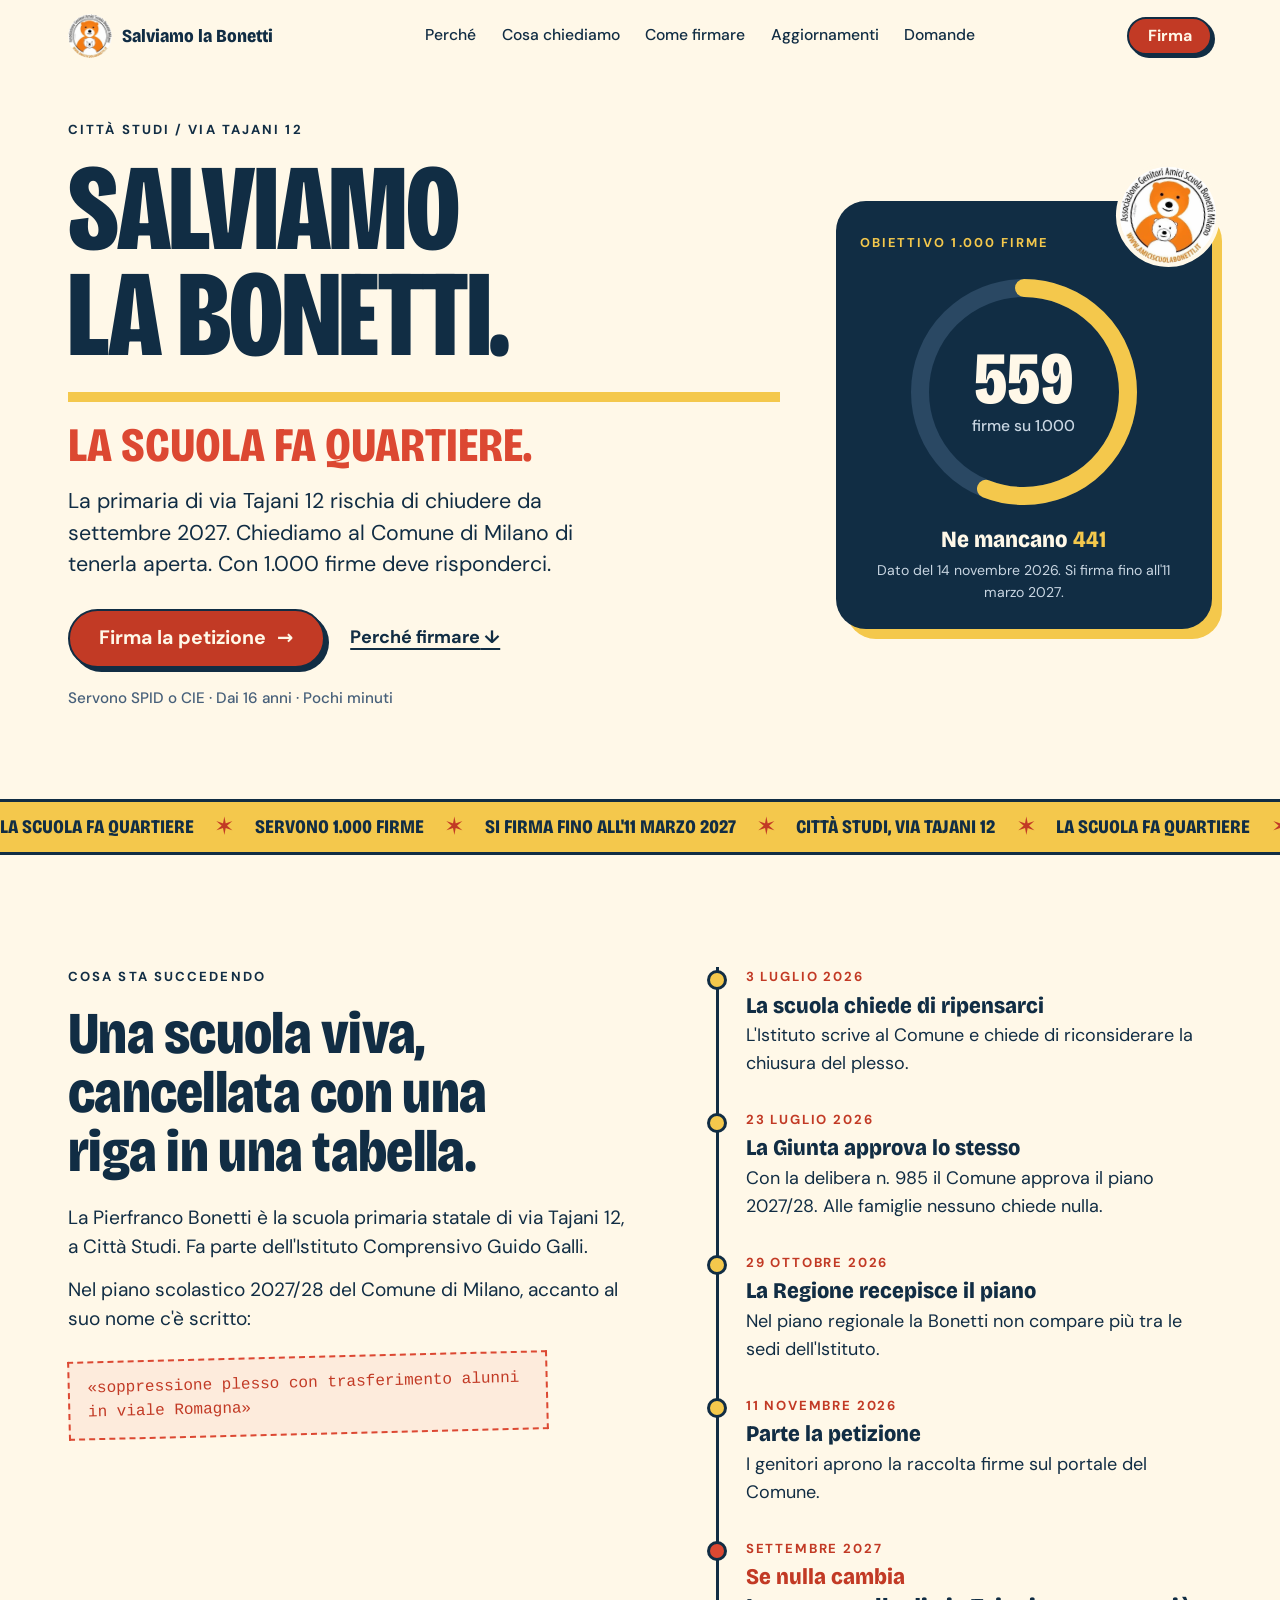
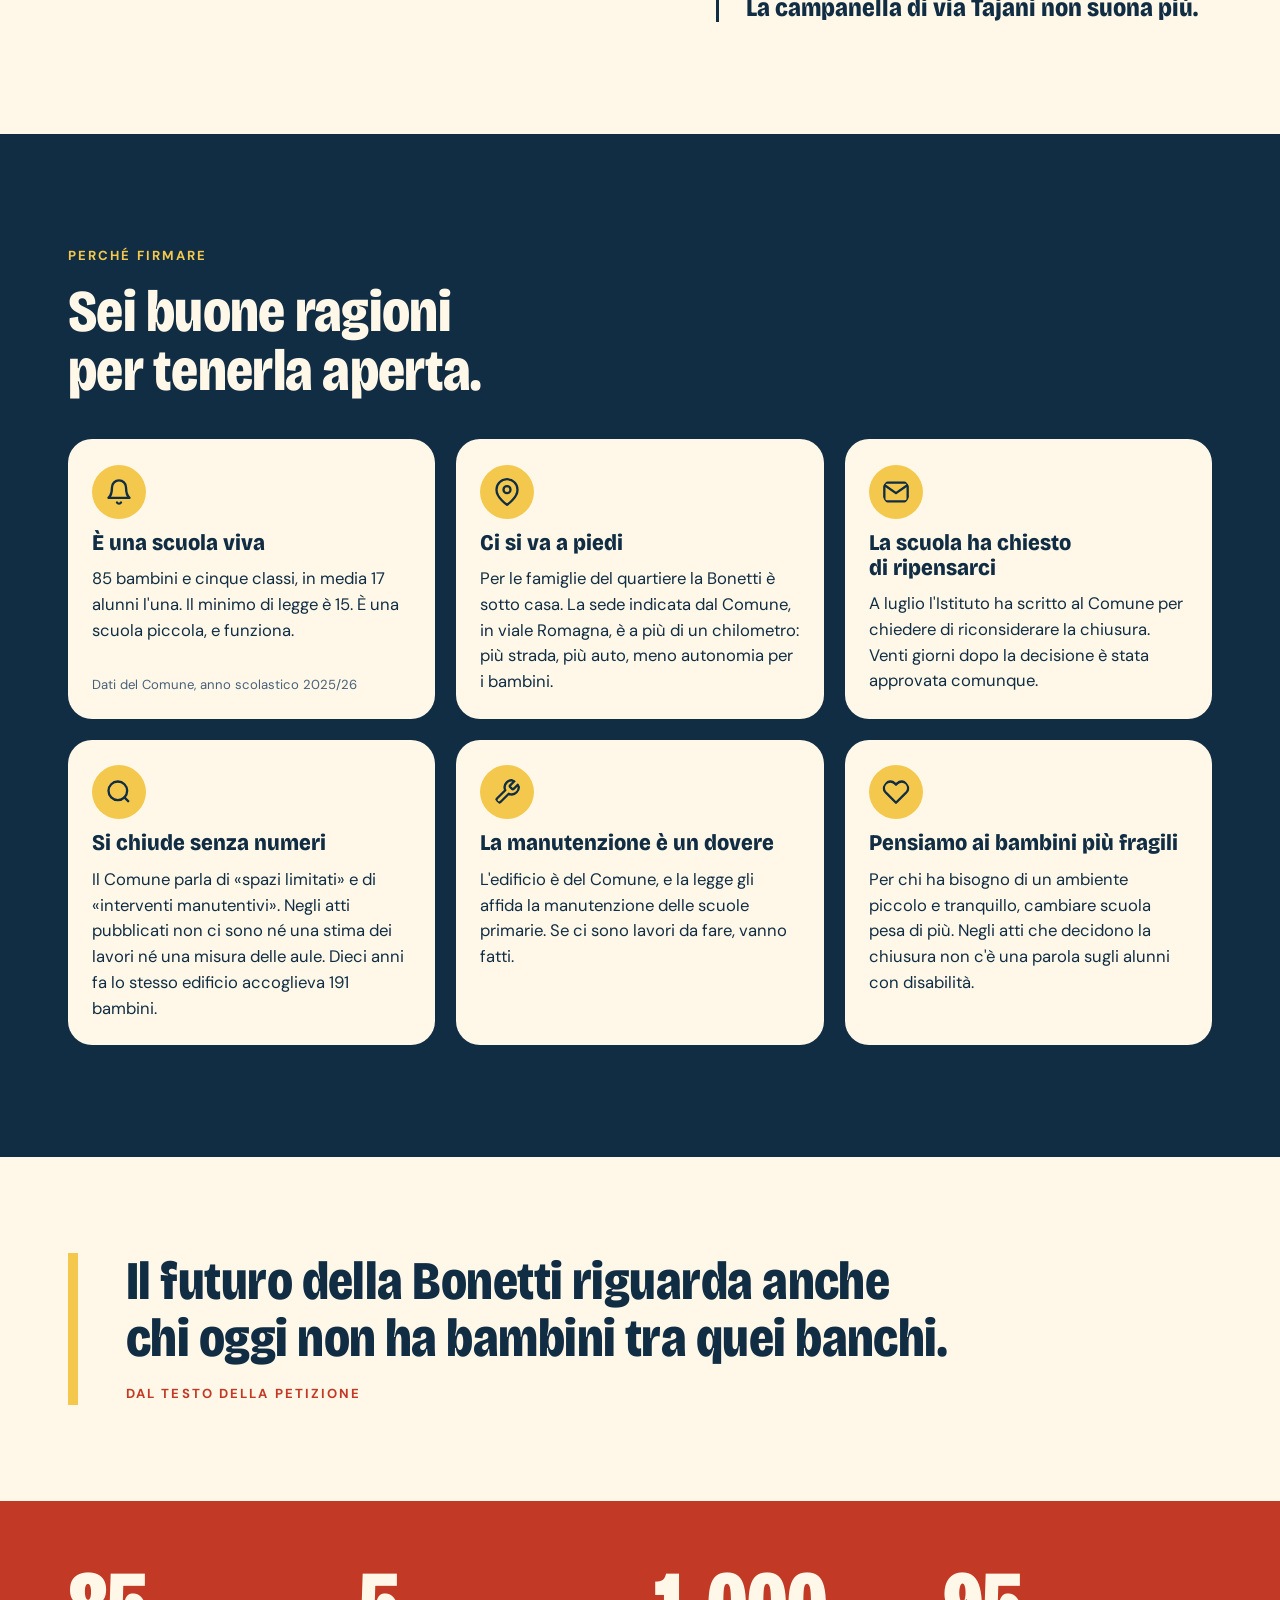
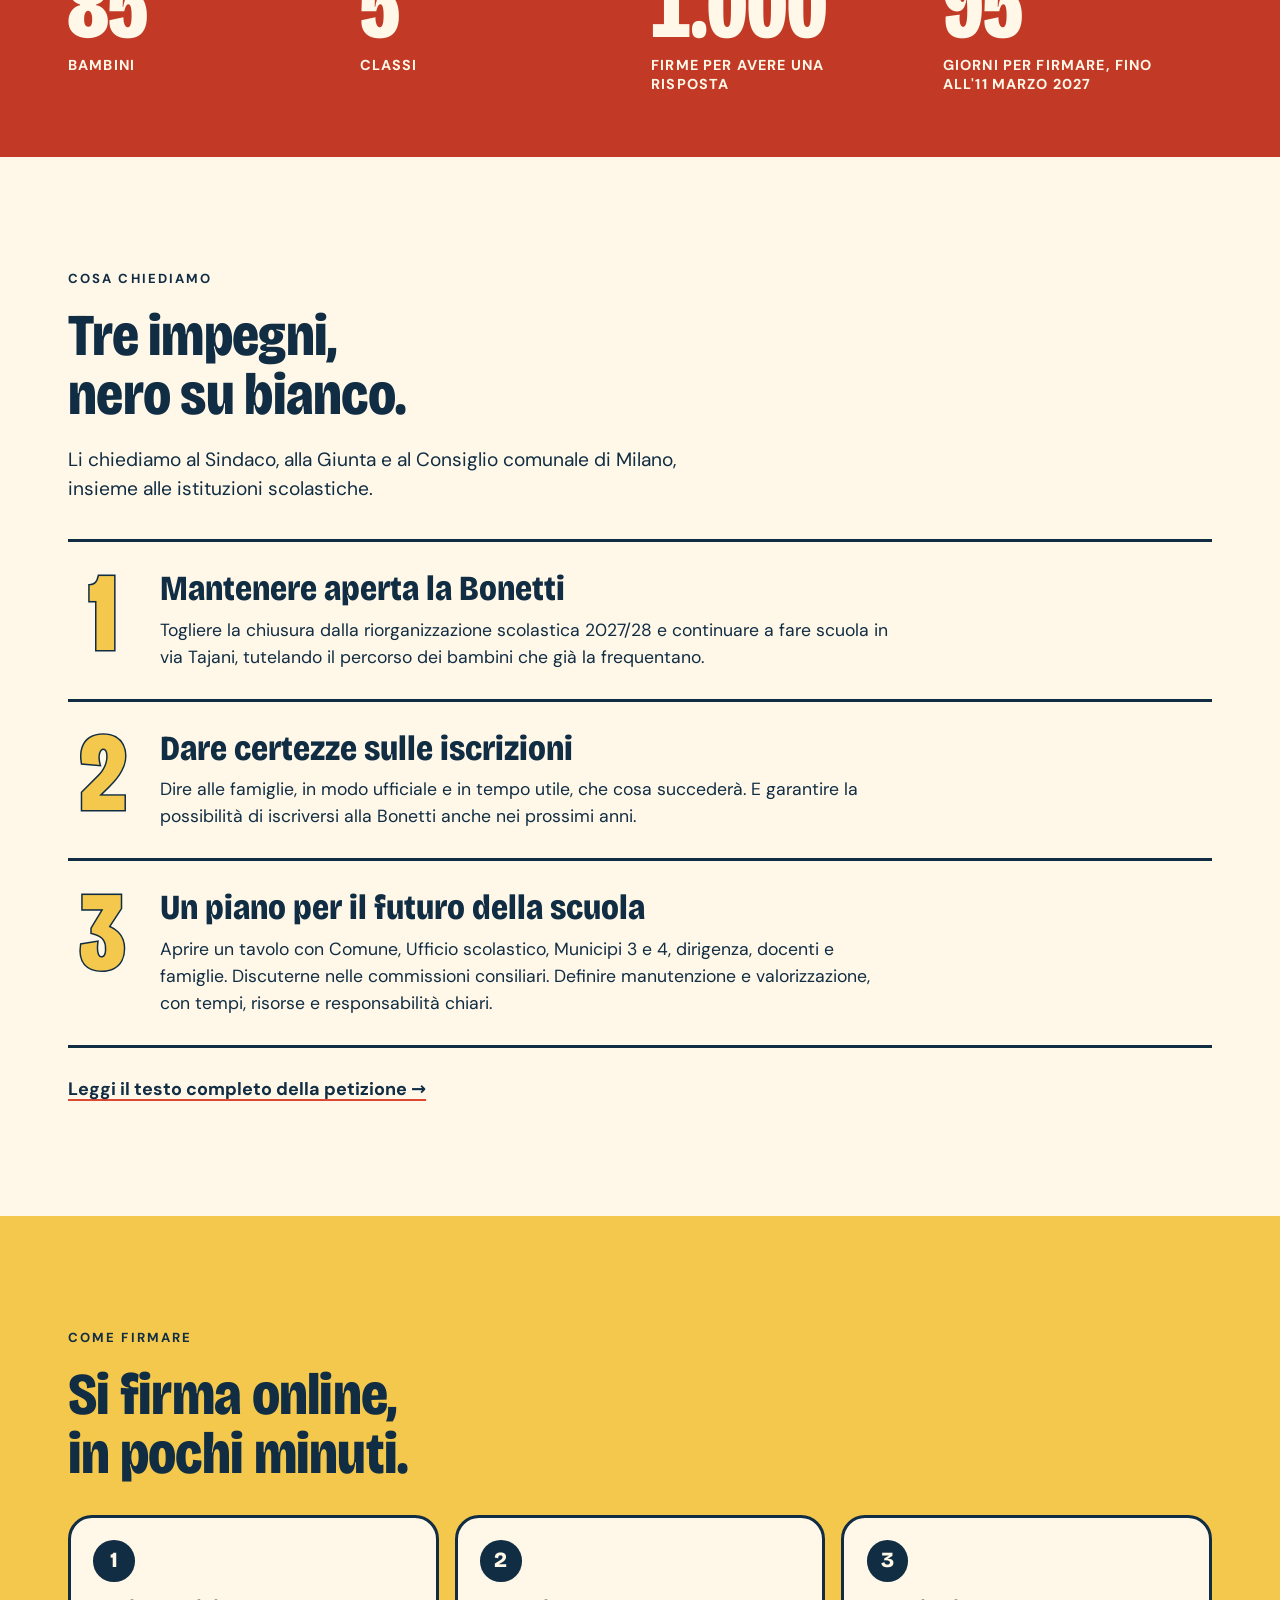
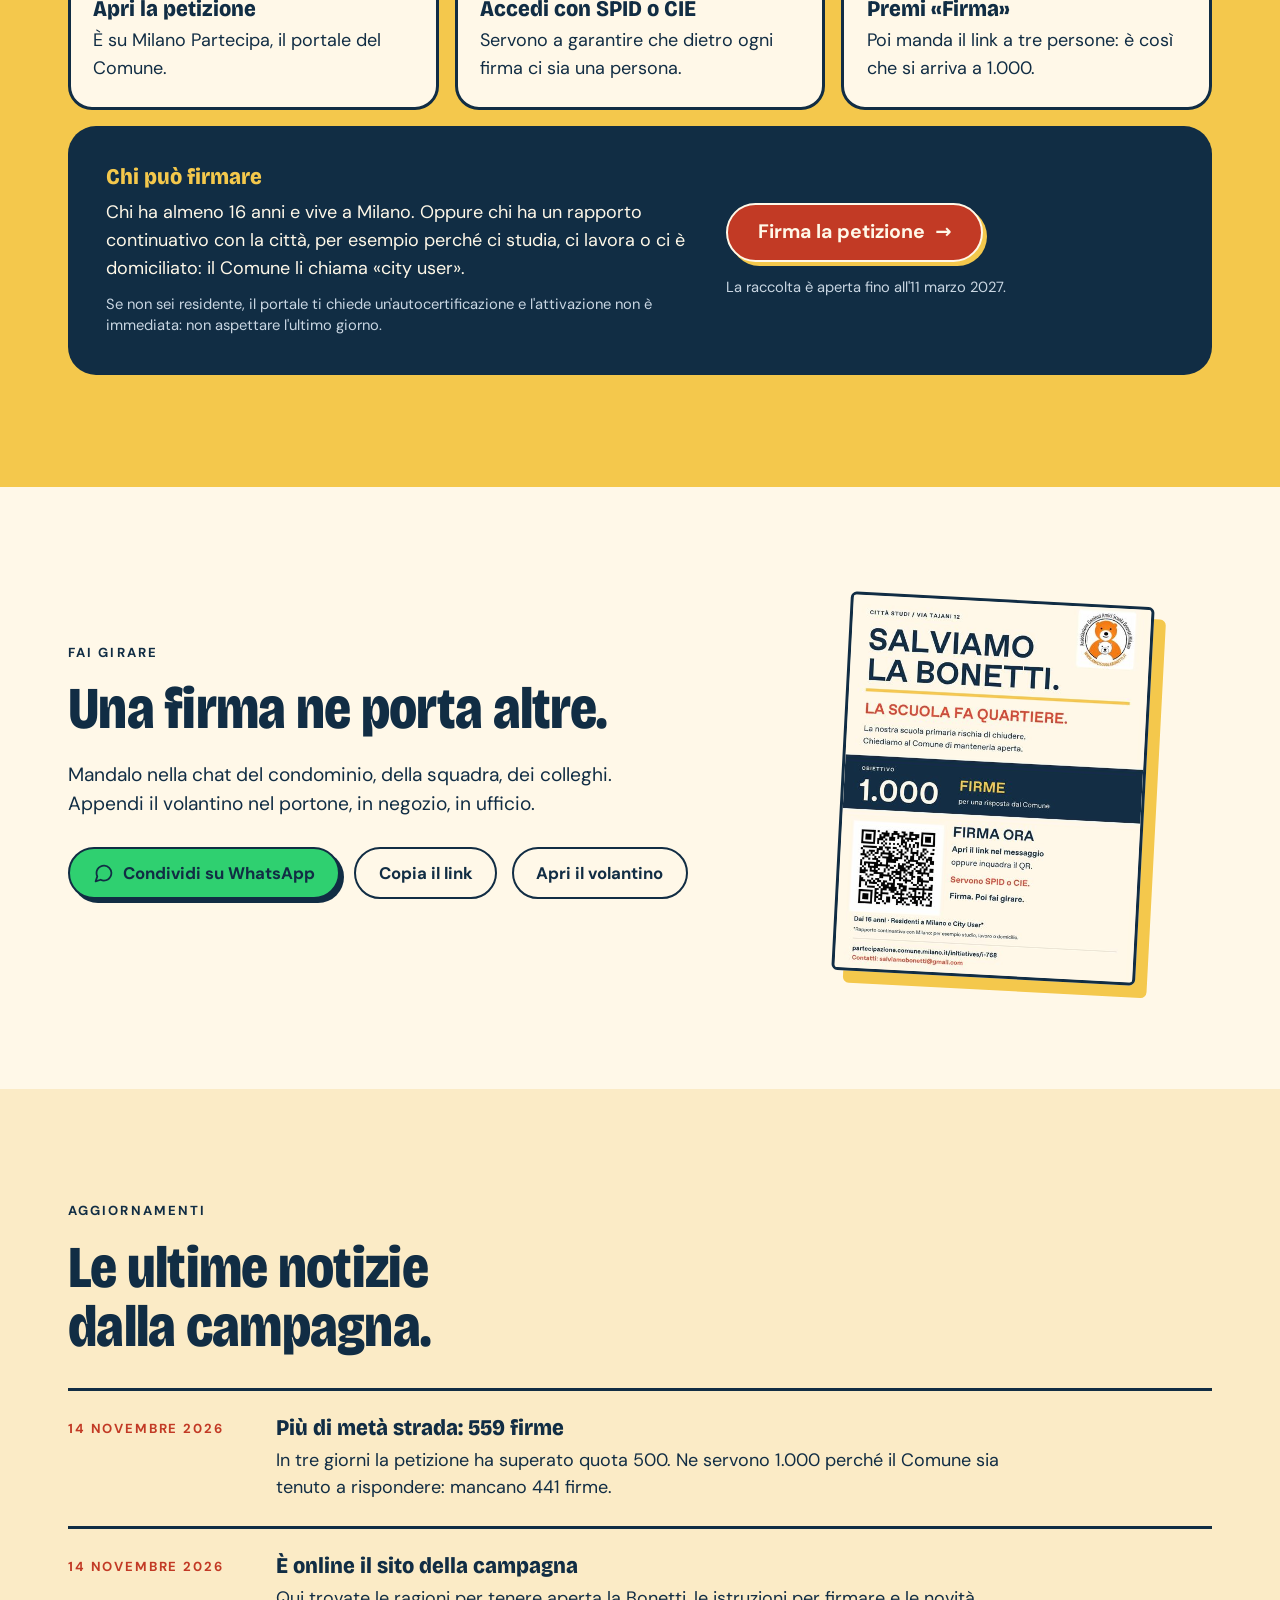
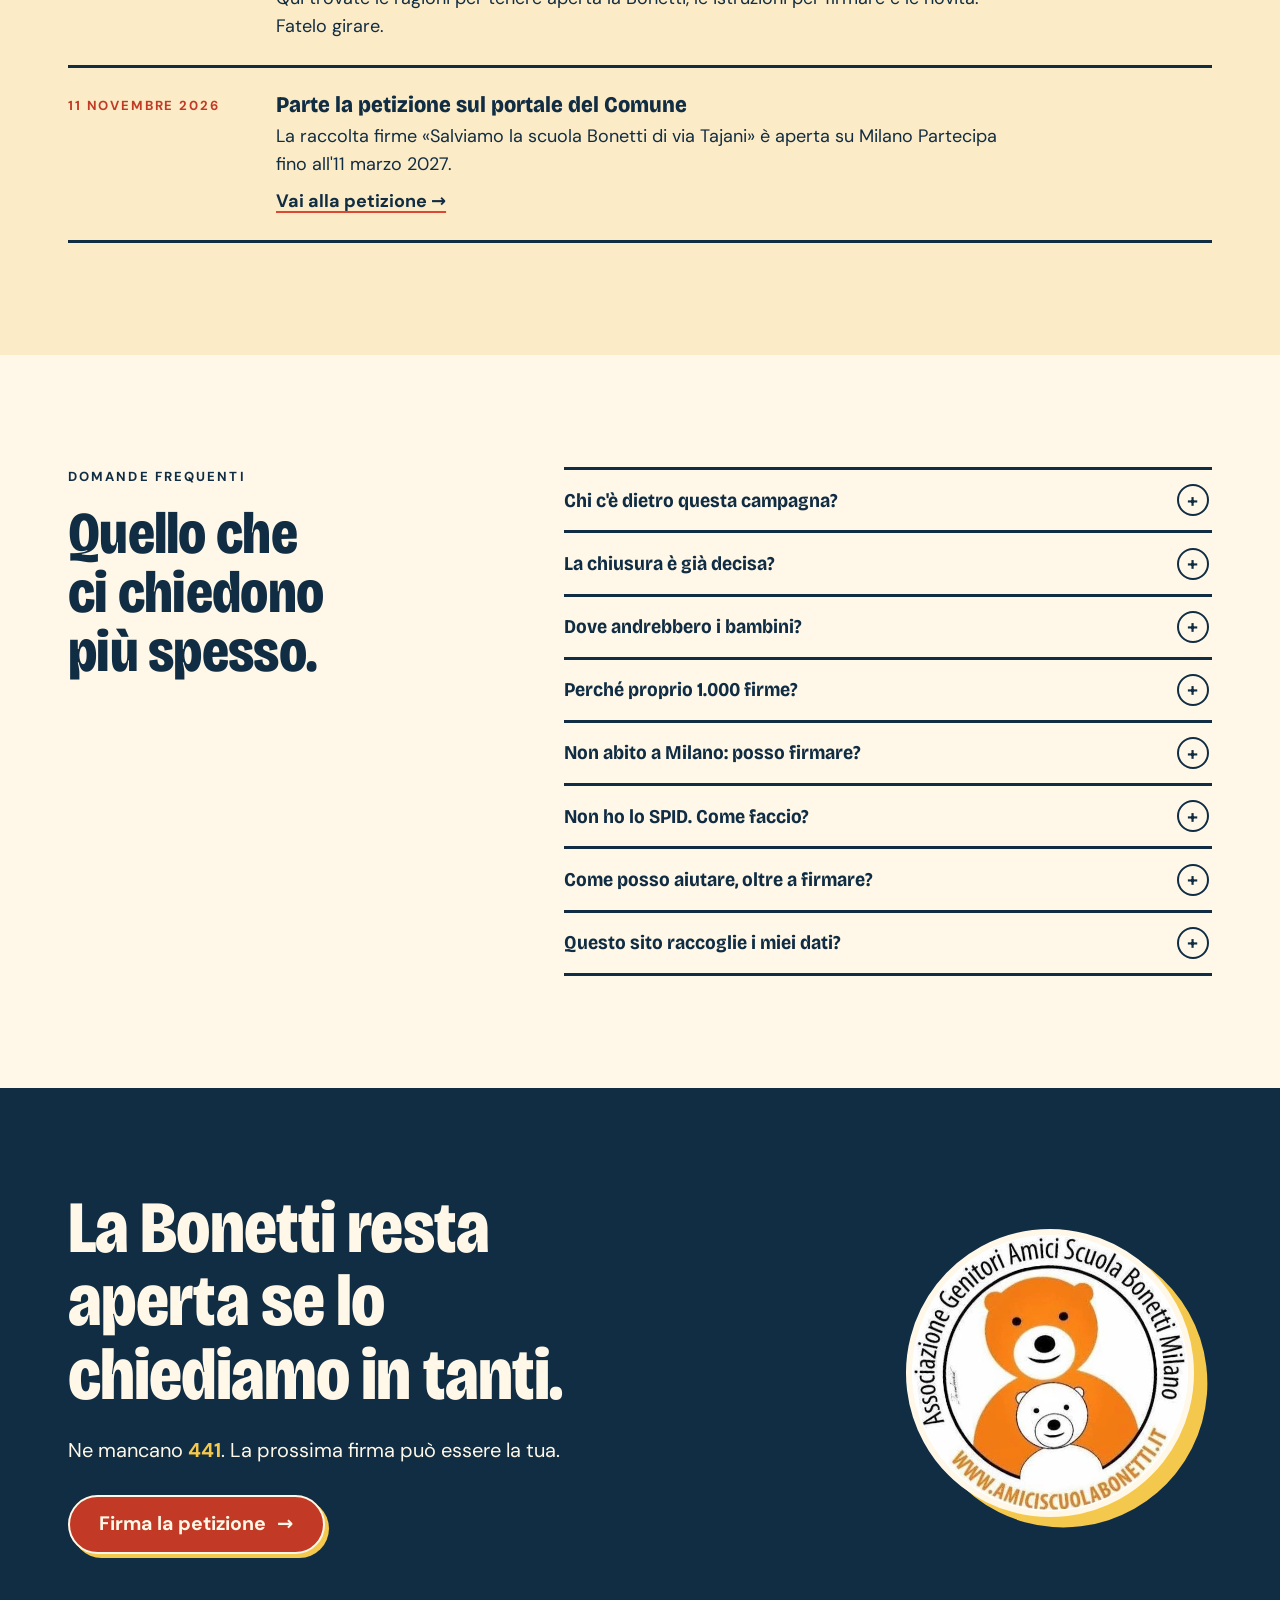
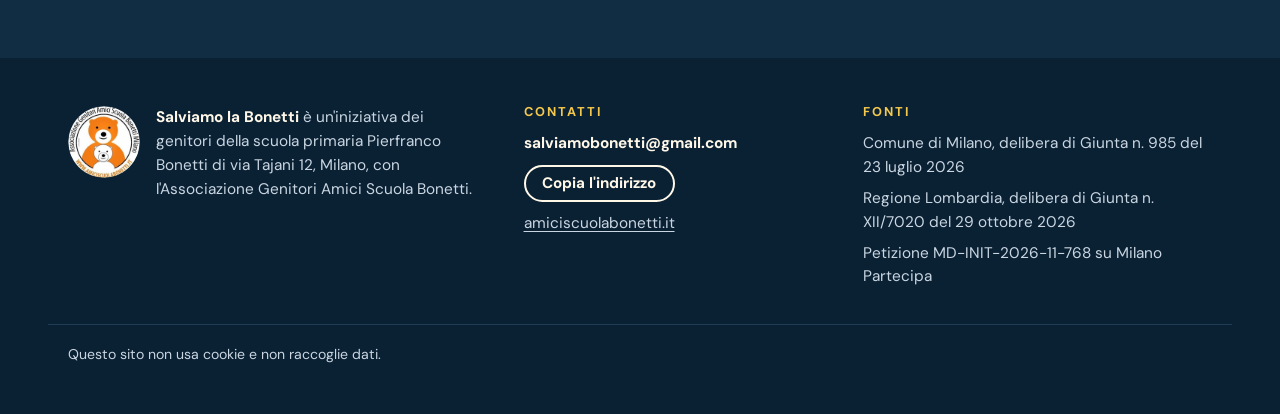
==== salviamobonetti/index.html @ 999abd00 "Aggiunge il sito della campagna Salviamo la Bonetti Pagina unica, senza dipendenze esterne, per la p" ====
<!doctype html>
<html lang="it">
<head>
<meta charset="utf-8">
<meta name="viewport" content="width=device-width, initial-scale=1, viewport-fit=cover">
<title>Salviamo la Bonetti</title>
<meta name="description" content="La scuola primaria Bonetti di via Tajani 12, a Città Studi, rischia di chiudere da settembre 2027. Firma la petizione al Comune di Milano: servono 1.000 firme.">
<meta name="theme-color" content="#112D44">
<link rel="canonical" href="https://cimmarrus89-hub.github.io/TESTADDIZIONALI/salviamobonetti/">
<meta property="og:type" content="website">
<meta property="og:locale" content="it_IT">
<meta property="og:site_name" content="Salviamo la Bonetti">
<meta property="og:title" content="Salviamo la Bonetti. La scuola fa quartiere.">
<meta property="og:description" content="La primaria di via Tajani 12 rischia di chiudere da settembre 2027. Servono 1.000 firme perché il Comune di Milano risponda. Firma anche tu.">
<meta property="og:url" content="https://cimmarrus89-hub.github.io/TESTADDIZIONALI/salviamobonetti/">
<meta property="og:image" content="https://cimmarrus89-hub.github.io/TESTADDIZIONALI/salviamobonetti/assets/img/og.jpg">
<meta property="og:image:width" content="1200">
<meta property="og:image:height" content="630">
<meta name="twitter:card" content="summary_large_image">
<link rel="icon" href="assets/img/favicon.png" type="image/png">
<link rel="apple-touch-icon" href="assets/img/apple-touch-icon.png">
<link rel="preload" href="assets/fonts/bricolage-grotesque-latin.woff2" as="font" type="font/woff2" crossorigin>
<link rel="preload" href="assets/fonts/dm-sans-latin.woff2" as="font" type="font/woff2" crossorigin>
<link rel="stylesheet" href="assets/css/style.css">
</head>

<body>

<!--
  CONTATORE DELLE FIRME
  Per aggiornarlo basta cambiare data-firme e data-aggiornato qui sotto:
  il resto della pagina si aggiorna da solo.
-->
<div id="campagna" hidden
     data-firme="559" data-obiettivo="1000" data-aggiornato="14 novembre 2026"
     data-scadenza="2027-03-11"
     data-sito="https://cimmarrus89-hub.github.io/TESTADDIZIONALI/salviamobonetti/"></div>

<a class="skip" href="#contenuto">Vai al contenuto</a>

<header class="top">
  <div class="wrap top__in">
    <a class="brand" href="#inizio" aria-label="Salviamo la Bonetti, inizio pagina">
      <img src="assets/img/logo-192.png" width="44" height="44" alt="">
      <span>Salviamo la Bonetti</span>
    </a>
    <nav class="top__nav" aria-label="Sezioni">
      <a href="#perche">Perché</a>
      <a href="#richieste">Cosa chiediamo</a>
      <a href="#firma">Come firmare</a>
      <a href="#aggiornamenti">Aggiornamenti</a>
      <a href="#domande">Domande</a>
    </nav>
    <a class="btn btn--small" href="https://partecipazione.comune.milano.it/initiatives/i-768" target="_blank" rel="noopener">Firma</a>
  </div>
</header>

<main id="contenuto">

<!-- ============ APERTURA ============ -->
<section class="hero" id="inizio">
  <div class="wrap hero__grid">
    <div class="hero__text">
      <p class="eyebrow">Città Studi / Via Tajani 12</p>
      <h1>Salviamo<br>la Bonetti.</h1>
      <div class="rule" aria-hidden="true"></div>
      <p class="hero__claim">La scuola fa quartiere.</p>
      <p class="hero__lead">La primaria di via Tajani 12 rischia di chiudere da settembre 2027. Chiediamo al Comune di Milano di tenerla aperta. Con 1.000 firme deve risponderci.</p>
      <div class="hero__cta">
        <a class="btn btn--big" href="https://partecipazione.comune.milano.it/initiatives/i-768" target="_blank" rel="noopener">Firma la petizione <span aria-hidden="true">→</span></a>
        <a class="link-down" href="#perche">Perché firmare</a>
      </div>
      <p class="hero__note">Servono SPID o CIE · Dai 16 anni · Pochi minuti</p>
    </div>

    <aside class="meter" aria-label="Andamento della raccolta firme">
      <img class="meter__bear" src="assets/img/logo.webp" width="150" height="150" alt="Logo dell'Associazione Genitori Amici Scuola Bonetti: un orso arancione con il suo cucciolo">
      <p class="meter__eyebrow">Obiettivo 1.000 firme</p>
      <div class="ring">
        <svg viewBox="0 0 240 240" role="img" aria-labelledby="ring-t">
          <title id="ring-t">559 firme raccolte su 1.000</title>
          <circle class="ring__track" cx="120" cy="120" r="104"/>
          <circle class="ring__bar" cx="120" cy="120" r="104" stroke-dasharray="653.45" stroke-dashoffset="288.17" transform="rotate(-90 120 120)"/>
        </svg>
        <div class="ring__num">
          <strong class="js-firme">559</strong>
          <span>firme su <span class="js-obiettivo">1.000</span></span>
        </div>
      </div>
      <p class="meter__left">Ne mancano <strong class="js-mancano">441</strong></p>
      <p class="meter__date">Dato del <span class="js-aggiornato">14 novembre 2026</span>. Si firma fino all'11 marzo 2027.</p>
    </aside>
  </div>
</section>

<div class="ticker" aria-hidden="true">
  <div class="ticker__track">
    <span>La scuola fa quartiere</span><i>✶</i><span>Servono 1.000 firme</span><i>✶</i><span>Si firma fino all'11 marzo 2027</span><i>✶</i><span>Città Studi, via Tajani 12</span><i>✶</i>
    <span>La scuola fa quartiere</span><i>✶</i><span>Servono 1.000 firme</span><i>✶</i><span>Si firma fino all'11 marzo 2027</span><i>✶</i><span>Città Studi, via Tajani 12</span><i>✶</i>
  </div>
</div>

<!-- ============ COSA STA SUCCEDENDO ============ -->
<section class="band" id="cosa-succede">
  <div class="wrap split">
    <div class="split__head">
      <p class="eyebrow">Cosa sta succedendo</p>
      <h2>Una scuola viva, cancellata con una riga in una tabella.</h2>
      <p class="lead">La Pierfranco Bonetti è la scuola primaria statale di via Tajani 12, a Città Studi. Fa parte dell'Istituto Comprensivo Guido Galli.</p>
      <p class="lead">Nel piano scolastico 2027/28 del Comune di Milano, accanto al suo nome c'è scritto:</p>
      <blockquote class="stamp">«soppressione plesso con trasferimento alunni in viale Romagna»</blockquote>
    </div>

    <ol class="timeline">
      <li>
        <time datetime="2026-07-03">3 luglio 2026</time>
        <h3>La scuola chiede di ripensarci</h3>
        <p>L'Istituto scrive al Comune e chiede di riconsiderare la chiusura del plesso.</p>
      </li>
      <li>
        <time datetime="2026-07-23">23 luglio 2026</time>
        <h3>La Giunta approva lo stesso</h3>
        <p>Con la delibera n. 985 il Comune approva il piano 2027/28. Alle famiglie nessuno chiede nulla.</p>
      </li>
      <li>
        <time datetime="2026-10-29">29 ottobre 2026</time>
        <h3>La Regione recepisce il piano</h3>
        <p>Nel piano regionale la Bonetti non compare più tra le sedi dell'Istituto.</p>
      </li>
      <li>
        <time datetime="2026-11-11">11 novembre 2026</time>
        <h3>Parte la petizione</h3>
        <p>I genitori aprono la raccolta firme sul portale del Comune.</p>
      </li>
      <li class="timeline__end">
        <time datetime="2027-09">Settembre 2027</time>
        <h3>Se nulla cambia</h3>
        <p>La campanella di via Tajani non suona più.</p>
      </li>
    </ol>
  </div>
</section>

<!-- ============ PERCHÉ ============ -->
<section class="band band--navy" id="perche">
  <div class="wrap">
    <p class="eyebrow">Perché firmare</p>
    <h2>Sei buone ragioni per tenerla aperta.</h2>

    <ul class="reasons">
      <li>
        <svg class="ico" viewBox="0 0 24 24" aria-hidden="true"><path d="M18 8A6 6 0 0 0 6 8c0 7-3 9-3 9h18s-3-2-3-9"/><path d="M13.73 21a2 2 0 0 1-3.46 0"/></svg>
        <h3>È una scuola viva</h3>
        <p>85 bambini e cinque classi, in media 17 alunni l'una. Il minimo di legge è 15. È una scuola piccola, e funziona.</p>
        <small>Dati del Comune, anno scolastico 2025/26</small>
      </li>
      <li>
        <svg class="ico" viewBox="0 0 24 24" aria-hidden="true"><path d="M21 10c0 7-9 13-9 13s-9-6-9-13a9 9 0 0 1 18 0z"/><circle cx="12" cy="10" r="3"/></svg>
        <h3>Ci si va a piedi</h3>
        <p>Per le famiglie del quartiere la Bonetti è sotto casa. La sede indicata dal Comune, in viale Romagna, è a più di un chilometro: più strada, più auto, meno autonomia per i bambini.</p>
      </li>
      <li>
        <svg class="ico" viewBox="0 0 24 24" aria-hidden="true"><path d="M4 4h16c1.1 0 2 .9 2 2v12c0 1.1-.9 2-2 2H4c-1.1 0-2-.9-2-2V6c0-1.1.9-2 2-2z"/><polyline points="22,6 12,13 2,6"/></svg>
        <h3>La scuola ha chiesto di ripensarci</h3>
        <p>A luglio l'Istituto ha scritto al Comune per chiedere di riconsiderare la chiusura. Venti giorni dopo la decisione è stata approvata comunque.</p>
      </li>
      <li>
        <svg class="ico" viewBox="0 0 24 24" aria-hidden="true"><circle cx="11" cy="11" r="8"/><line x1="21" y1="21" x2="16.65" y2="16.65"/></svg>
        <h3>Si chiude senza numeri</h3>
        <p>Il Comune parla di «spazi limitati» e di «interventi manutentivi». Negli atti pubblicati non ci sono né una stima dei lavori né una misura delle aule. Dieci anni fa lo stesso edificio accoglieva 191 bambini.</p>
      </li>
      <li>
        <svg class="ico" viewBox="0 0 24 24" aria-hidden="true"><path d="M14.7 6.3a1 1 0 0 0 0 1.4l1.6 1.6a1 1 0 0 0 1.4 0l3.77-3.77a6 6 0 0 1-7.94 7.94l-6.91 6.91a2.12 2.12 0 0 1-3-3l6.91-6.91a6 6 0 0 1 7.94-7.94l-3.76 3.76z"/></svg>
        <h3>La manutenzione è un dovere</h3>
        <p>L'edificio è del Comune, e la legge gli affida la manutenzione delle scuole primarie. Se ci sono lavori da fare, vanno fatti.</p>
      </li>
      <li>
        <svg class="ico" viewBox="0 0 24 24" aria-hidden="true"><path d="M20.84 4.61a5.5 5.5 0 0 0-7.78 0L12 5.67l-1.06-1.06a5.5 5.5 0 0 0-7.78 7.78l1.06 1.06L12 21.23l7.78-7.78 1.06-1.06a5.5 5.5 0 0 0 0-7.78z"/></svg>
        <h3>Pensiamo ai bambini più fragili</h3>
        <p>Per chi ha bisogno di un ambiente piccolo e tranquillo, cambiare scuola pesa di più. Negli atti che decidono la chiusura non c'è una parola sugli alunni con disabilità.</p>
      </li>
    </ul>
  </div>
</section>

<section class="quote">
  <div class="wrap">
    <blockquote>
      <p>Il futuro della Bonetti riguarda anche chi oggi non ha bambini tra quei banchi.</p>
      <footer>Dal testo della petizione</footer>
    </blockquote>
  </div>
</section>

<section class="figures" aria-label="La campagna in numeri">
  <div class="wrap figures__grid">
    <div><strong>85</strong><span>bambini</span></div>
    <div><strong>5</strong><span>classi</span></div>
    <div><strong>1.000</strong><span>firme per avere una risposta</span></div>
    <div><strong class="js-giorni">11.03</strong><span class="js-giorni-testo">ultimo giorno per firmare, nel 2027</span></div>
  </div>
</section>

<!-- ============ COSA CHIEDIAMO ============ -->
<section class="band" id="richieste">
  <div class="wrap">
    <p class="eyebrow">Cosa chiediamo</p>
    <h2>Tre impegni, nero su bianco.</h2>
    <p class="lead lead--narrow">Li chiediamo al Sindaco, alla Giunta e al Consiglio comunale di Milano, insieme alle istituzioni scolastiche.</p>

    <ol class="asks">
      <li>
        <span class="asks__n" aria-hidden="true">1</span>
        <div>
          <h3>Mantenere aperta la Bonetti</h3>
          <p>Togliere la chiusura dalla riorganizzazione scolastica 2027/28 e continuare a fare scuola in via Tajani, tutelando il percorso dei bambini che già la frequentano.</p>
        </div>
      </li>
      <li>
        <span class="asks__n" aria-hidden="true">2</span>
        <div>
          <h3>Dare certezze sulle iscrizioni</h3>
          <p>Dire alle famiglie, in modo ufficiale e in tempo utile, che cosa succederà. E garantire la possibilità di iscriversi alla Bonetti anche nei prossimi anni.</p>
        </div>
      </li>
      <li>
        <span class="asks__n" aria-hidden="true">3</span>
        <div>
          <h3>Un piano per il futuro della scuola</h3>
          <p>Aprire un tavolo con Comune, Ufficio scolastico, Municipi 3 e 4, dirigenza, docenti e famiglie. Discuterne nelle commissioni consiliari. Definire manutenzione e valorizzazione, con tempi, risorse e responsabilità chiari.</p>
        </div>
      </li>
    </ol>
    <p><a class="textlink" href="https://partecipazione.comune.milano.it/initiatives/i-768" target="_blank" rel="noopener">Leggi il testo completo della petizione →</a></p>
  </div>
</section>

<!-- ============ COME FIRMARE ============ -->
<section class="band band--yellow" id="firma">
  <div class="wrap">
    <p class="eyebrow">Come firmare</p>
    <h2>Si firma online, in pochi minuti.</h2>

    <ol class="steps">
      <li>
        <h3>Apri la petizione</h3>
        <p>È su Milano Partecipa, il portale del Comune.</p>
      </li>
      <li>
        <h3>Accedi con SPID o CIE</h3>
        <p>Servono a garantire che dietro ogni firma ci sia una persona.</p>
      </li>
      <li>
        <h3>Premi «Firma»</h3>
        <p>Poi manda il link a tre persone: è così che si arriva a 1.000.</p>
      </li>
    </ol>

    <div class="signbox">
      <div>
        <h3>Chi può firmare</h3>
        <p>Chi ha almeno 16 anni e vive a Milano. Oppure chi ha un rapporto continuativo con la città, per esempio perché ci studia, ci lavora o ci è domiciliato: il Comune li chiama «city user».</p>
        <p class="fine">Se non sei residente, il portale ti chiede un'autocertificazione e l'attivazione non è immediata: non aspettare l'ultimo giorno.</p>
      </div>
      <div class="signbox__cta">
        <a class="btn btn--big" href="https://partecipazione.comune.milano.it/initiatives/i-768" target="_blank" rel="noopener">Firma la petizione <span aria-hidden="true">→</span></a>
        <p class="fine">La raccolta è aperta fino all'11 marzo 2027.</p>
      </div>
    </div>
  </div>
</section>

<!-- ============ FAI GIRARE ============ -->
<section class="band" id="condividi">
  <div class="wrap share">
    <div>
      <p class="eyebrow">Fai girare</p>
      <h2>Una firma ne porta altre.</h2>
      <p class="lead">Mandalo nella chat del condominio, della squadra, dei colleghi. Appendi il volantino nel portone, in negozio, in ufficio.</p>
      <div class="share__btns">
        <a class="btn btn--wa js-whatsapp" href="https://wa.me/?text=Salviamo%20la%20Bonetti%3A%20la%20scuola%20primaria%20di%20via%20Tajani%2012%20rischia%20di%20chiudere.%20Servono%201.000%20firme%2C%20bastano%20pochi%20minuti%20con%20SPID%20o%20CIE.%20https%3A%2F%2Fcimmarrus89-hub.github.io%2FTESTADDIZIONALI%2Fsalviamobonetti%2F" target="_blank" rel="noopener">
          <svg class="ico ico--btn" viewBox="0 0 24 24" aria-hidden="true"><path d="M21 11.5a8.38 8.38 0 0 1-.9 3.8 8.5 8.5 0 0 1-7.6 4.7 8.38 8.38 0 0 1-3.8-.9L3 21l1.9-5.7a8.38 8.38 0 0 1-.9-3.8 8.5 8.5 0 0 1 4.7-7.6 8.38 8.38 0 0 1 3.8-.9h.5a8.48 8.48 0 0 1 8 8v.5z"/></svg>
          Condividi su WhatsApp
        </a>
        <button class="btn btn--ghost js-copy" type="button" id="copia-link" data-copy="sito">Copia il link</button>
        <a class="btn btn--ghost" href="assets/img/volantino.jpg" target="_blank" rel="noopener">Apri il volantino</a>
      </div>
      <p class="copied" role="status" aria-live="polite" id="copia-esito"></p>
    </div>
    <a class="flyer" href="assets/img/volantino.jpg" target="_blank" rel="noopener">
      <img src="assets/img/volantino-anteprima.jpg" width="540" height="675" alt="Il volantino della campagna: Salviamo la Bonetti, la scuola fa quartiere. Obiettivo 1.000 firme.">
    </a>
  </div>
</section>

<!-- ============ AGGIORNAMENTI ============
  Per pubblicare un aggiornamento: copia un blocco <article class="news"> ... </article>,
  incollalo IN CIMA alla lista (il più recente va per primo) e cambia data, titolo e testo.
-->
<section class="band band--sand" id="aggiornamenti">
  <div class="wrap">
    <p class="eyebrow">Aggiornamenti</p>
    <h2>Le ultime notizie dalla campagna.</h2>

    <div class="newslist" id="lista-aggiornamenti">

      <article class="news">
        <time datetime="2026-11-14">14 novembre 2026</time>
        <div>
          <h3>Più di metà strada: 559 firme</h3>
          <p>In tre giorni la petizione ha superato quota 500. Ne servono 1.000 perché il Comune sia tenuto a rispondere: mancano 441 firme.</p>
        </div>
      </article>

      <article class="news">
        <time datetime="2026-11-14">14 novembre 2026</time>
        <div>
          <h3>È online il sito della campagna</h3>
          <p>Qui trovate le ragioni per tenere aperta la Bonetti, le istruzioni per firmare e le novità. Fatelo girare.</p>
        </div>
      </article>

      <article class="news">
        <time datetime="2026-11-11">11 novembre 2026</time>
        <div>
          <h3>Parte la petizione sul portale del Comune</h3>
          <p>La raccolta firme «Salviamo la scuola Bonetti di via Tajani» è aperta su Milano Partecipa fino all'11 marzo 2027.</p>
          <p><a class="textlink" href="https://partecipazione.comune.milano.it/initiatives/i-768" target="_blank" rel="noopener">Vai alla petizione →</a></p>
        </div>
      </article>

    </div>
    <button class="btn btn--ghost" type="button" id="mostra-tutti" hidden>Mostra tutti gli aggiornamenti</button>
  </div>
</section>

<!-- ============ DOMANDE ============ -->
<section class="band" id="domande">
  <div class="wrap faq">
    <div>
      <p class="eyebrow">Domande frequenti</p>
      <h2>Quello che ci chiedono più spesso.</h2>
    </div>
    <div class="faq__list">
      <details>
        <summary>Chi c'è dietro questa campagna?</summary>
        <p>I genitori della scuola primaria Pierfranco Bonetti, insieme all'Associazione Genitori Amici Scuola Bonetti.</p>
      </details>
      <details>
        <summary>La chiusura è già decisa?</summary>
        <p>Il piano che la prevede è stato approvato dal Comune a luglio 2026 e dalla Regione a ottobre. La scuola però è aperta, e lo resta per tutto l'anno scolastico 2026/27. Un piano si può modificare: per questo firmiamo adesso.</p>
      </details>
      <details>
        <summary>Dove andrebbero i bambini?</summary>
        <p>Il piano prevede il trasferimento nella primaria di viale Romagna 16/18, che fa parte dello stesso Istituto. Da via Tajani è a più di un chilometro.</p>
      </details>
      <details>
        <summary>Perché proprio 1.000 firme?</summary>
        <p>Lo prevede lo Statuto del Comune di Milano, all'articolo 9: una petizione sostenuta da almeno mille firme ha diritto a una risposta.</p>
      </details>
      <details>
        <summary>Non abito a Milano: posso firmare?</summary>
        <p>Sì, se hai almeno 16 anni e un rapporto continuativo con la città: ci studi, ci lavori o ci sei domiciliato. Il portale ti chiederà un'autocertificazione.</p>
      </details>
      <details>
        <summary>Non ho lo SPID. Come faccio?</summary>
        <p>Puoi usare la Carta d'identità elettronica (CIE). Se non hai né l'uno né l'altra, puoi aiutarci lo stesso facendo girare la petizione.</p>
      </details>
      <details>
        <summary>Come posso aiutare, oltre a firmare?</summary>
        <p>Condividi il link, stampa il volantino, parlane con vicini e negozianti. Se vuoi dare una mano in modo più diretto, scrivici a <span class="mail">salviamobonetti@gmail.com</span>.</p>
      </details>
      <details>
        <summary>Questo sito raccoglie i miei dati?</summary>
        <p>No. Non usa cookie né strumenti di tracciamento. La firma avviene sul portale del Comune.</p>
      </details>
    </div>
  </div>
</section>

<!-- ============ CHIUSURA ============ -->
<section class="final">
  <div class="wrap final__grid">
    <div class="final__in">
      <h2>La Bonetti resta aperta se lo chiediamo in tanti.</h2>
      <p>Ne mancano <strong class="js-mancano">441</strong>. La prossima firma può essere la tua.</p>
      <a class="btn btn--big" href="https://partecipazione.comune.milano.it/initiatives/i-768" target="_blank" rel="noopener">Firma la petizione <span aria-hidden="true">→</span></a>
    </div>
    <img class="final__bear" src="assets/img/logo.webp" width="300" height="300" alt="">
  </div>
</section>

</main>

<footer class="foot">
  <div class="wrap foot__grid">
    <div class="foot__who">
      <img src="assets/img/logo-192.png" width="72" height="72" alt="">
      <p><strong>Salviamo la Bonetti</strong> è un'iniziativa dei genitori della scuola primaria Pierfranco Bonetti di via Tajani 12, Milano, con l'Associazione Genitori Amici Scuola Bonetti.</p>
    </div>
    <div>
      <h2>Contatti</h2>
      <p><span class="mail" id="indirizzo-mail">salviamobonetti@gmail.com</span></p>
      <p><button class="btn btn--line js-copy" type="button" id="copia-mail" data-copy="mail">Copia l'indirizzo</button></p>
      <p class="copied" role="status" aria-live="polite" id="copia-mail-esito"></p>
      <p><a href="http://www.amiciscuolabonetti.it" target="_blank" rel="noopener">amiciscuolabonetti.it</a></p>
    </div>
    <div>
      <h2>Fonti</h2>
      <ul>
        <li>Comune di Milano, delibera di Giunta n. 985 del 23 luglio 2026</li>
        <li>Regione Lombardia, delibera di Giunta n. XII/7020 del 29 ottobre 2026</li>
        <li>Petizione MD-INIT-2026-11-768 su Milano Partecipa</li>
      </ul>
    </div>
  </div>
  <div class="wrap foot__low">
    <p>Questo sito non usa cookie e non raccoglie dati.</p>
  </div>
</footer>

<div class="dock" id="dock" aria-hidden="true">
  <p><strong class="js-firme">559</strong> firme su <span class="js-obiettivo">1.000</span></p>
  <a class="btn btn--small" href="https://partecipazione.comune.milano.it/initiatives/i-768" target="_blank" rel="noopener" tabindex="-1">Firma ora</a>
</div>

<script src="assets/js/app.js"></script>
</body>
</html>
---- salviamobonetti/assets/css/style.css ----
/* Salviamo la Bonetti
   Impianto: manifesto di quartiere. Fasce di colore a tutta larghezza, titoli enormi
   in maiuscolo stretto, un solo elemento "adesivo" (l'orso e il contatore delle firme).
   La palette è quella del volantino della campagna. Tema unico, chiaro, per scelta. */

@font-face {
  font-family: "Bricolage Grotesque";
  src: url("../fonts/bricolage-grotesque-latin.woff2") format("woff2");
  font-weight: 400 800;
  font-stretch: 75% 100%;
  font-display: swap;
}
@font-face {
  font-family: "DM Sans";
  src: url("../fonts/dm-sans-latin.woff2") format("woff2");
  font-weight: 400 700;
  font-display: swap;
}

:root {
  --cream: #FFF8E8;
  --sand: #FBEBC6;
  --navy: #112D44;
  --navy-deep: #0A2033;
  --yellow: #F4C84C;
  --coral: #DC4832;
  --coral-deep: #C23A25;
  --orange: #F07A12;
  --green: #2FD070;
  --muted: #47607A;
  --on-navy-soft: #C9D6E2;
  --line-soft: rgba(17, 45, 68, .18);

  --display: "Bricolage Grotesque", "Arial Narrow", "Helvetica Neue", Arial, sans-serif;
  --text: "DM Sans", system-ui, -apple-system, "Segoe UI", Roboto, "Helvetica Neue", Arial, sans-serif;
  --mono: ui-monospace, "SF Mono", Menlo, Consolas, "Liberation Mono", monospace;

  --wrap: 74rem;
  --focus: var(--navy);
  color-scheme: light;
}

*, *::before, *::after { box-sizing: border-box; }
[hidden] { display: none !important; }

html { scroll-behavior: smooth; -webkit-text-size-adjust: 100%; }

body {
  margin: 0;
  background: var(--cream);
  color: var(--navy);
  font-family: var(--text);
  font-size: 1.0625rem;
  line-height: 1.55;
  -webkit-font-smoothing: antialiased;
  text-rendering: optimizeLegibility;
}

img { max-width: 100%; height: auto; display: block; }
h1, h2, h3, p, ul, ol, blockquote, figure { margin: 0; }
ul, ol { padding: 0; list-style: none; }
a { color: inherit; }
button { font: inherit; color: inherit; cursor: pointer; }
:focus-visible { outline: 3px solid var(--focus); outline-offset: 3px; border-radius: 4px; }
::selection { background: var(--yellow); color: var(--navy); }
section[id] { scroll-margin-top: 1rem; }

.wrap {
  width: 100%;
  max-width: var(--wrap);
  margin-inline: auto;
  padding-left: max(20px, env(safe-area-inset-left, 0px));
  padding-right: max(20px, env(safe-area-inset-right, 0px));
}

.skip {
  position: absolute; left: 12px; top: -80px; z-index: 50;
  background: var(--navy); color: var(--cream);
  padding: .7rem 1rem; border-radius: 8px; font-weight: 700;
}
.skip:focus { top: 12px; }

/* ---------- tipografia ---------- */

.eyebrow {
  font-weight: 700;
  font-size: .82rem;
  letter-spacing: .16em;
  text-transform: uppercase;
  margin-bottom: 1rem;
}

h1 {
  font-family: var(--display);
  font-weight: 800;
  font-stretch: 75%;
  font-size: clamp(3.4rem, 19.5vw, 6.6rem);
  line-height: .86;
  letter-spacing: -.012em;
  text-transform: uppercase;
}

h2 {
  font-family: var(--display);
  font-weight: 800;
  font-stretch: 82%;
  font-size: clamp(2.15rem, 7vw, 3.7rem);
  line-height: 1;
  letter-spacing: -.012em;
  text-wrap: balance;
  margin-bottom: 1.4rem;
  max-width: 20ch;
}

h3 {
  font-family: var(--display);
  font-weight: 800;
  font-stretch: 90%;
  font-size: 1.4rem;
  line-height: 1.12;
  text-wrap: balance;
}

.lead { font-size: 1.2rem; line-height: 1.5; max-width: 36rem; }
.lead + .lead { margin-top: .9rem; }
.lead--narrow { max-width: 40rem; margin-bottom: 2.2rem; }
.fine { font-size: .92rem; line-height: 1.45; }

.textlink {
  font-weight: 700;
  text-decoration-thickness: 2px;
  text-underline-offset: 4px;
  text-decoration-color: var(--coral);
}
.textlink:hover { text-decoration-color: currentColor; }

/* ---------- bottoni ---------- */

.btn {
  display: inline-flex; align-items: center; justify-content: center; gap: .55em;
  font-family: var(--text); font-weight: 700; font-size: 1.05rem; line-height: 1.15;
  text-decoration: none; text-align: center;
  padding: .8em 1.35em;
  background: var(--coral-deep); color: var(--cream);
  border: 2.5px solid var(--navy); border-radius: 999px;
  box-shadow: 4px 4px 0 var(--navy);
  transition: transform .12s ease, box-shadow .12s ease;
}
.btn:hover { transform: translate(-2px, -2px); box-shadow: 6px 6px 0 var(--navy); }
.btn:active { transform: translate(3px, 3px); box-shadow: 1px 1px 0 var(--navy); }
.btn--big { font-size: 1.22rem; padding: .85em 1.5em; }
.btn--small { font-size: 1rem; padding: .5em 1.15em; box-shadow: 3px 3px 0 var(--navy); }
.btn--ghost { background: transparent; color: var(--navy); box-shadow: none; }
.btn--ghost:hover { background: var(--navy); color: var(--cream); box-shadow: none; transform: none; }
.btn--wa { background: var(--green); color: var(--navy); }
.btn--line { background: transparent; color: var(--cream); border-color: var(--cream); box-shadow: none; font-size: .95rem; padding: .5em 1.1em; }
.btn--line:hover { background: var(--cream); color: var(--navy); box-shadow: none; transform: none; }

.ico { width: 1.5rem; height: 1.5rem; fill: none; stroke: currentColor; stroke-width: 2; stroke-linecap: round; stroke-linejoin: round; flex: none; }
.ico--btn { width: 1.25em; height: 1.25em; }

/* ---------- testata ---------- */

.top { padding-block: 14px; }
.top__in { display: flex; align-items: center; justify-content: space-between; gap: 1rem; }
.brand { display: inline-flex; align-items: center; gap: .65rem; text-decoration: none; font-family: var(--display); font-weight: 800; font-stretch: 85%; font-size: 1.15rem; line-height: 1; }
.brand img { width: 44px; height: 44px; border-radius: 50%; }
.top__nav { display: none; gap: 1.6rem; font-weight: 500; font-size: .98rem; }
.top__nav a { text-decoration: none; padding-block: .3rem; border-bottom: 2px solid transparent; }
.top__nav a:hover { border-bottom-color: var(--coral); }

/* ---------- apertura ---------- */

.hero { padding-block: clamp(1.4rem, 4vw, 3rem) clamp(3rem, 7vw, 5.5rem); overflow: hidden; }
.hero__grid { display: grid; gap: 3.4rem; align-items: center; }
.hero__text { min-width: 0; }
.rule { height: 10px; background: var(--yellow); margin-block: 1.5rem 1.2rem; }
.hero__claim {
  font-family: var(--display); font-weight: 800; font-stretch: 80%;
  font-size: clamp(1.7rem, 7.4vw, 3rem); line-height: 1; text-transform: uppercase;
  color: var(--coral);
}
.hero__lead { font-size: clamp(1.15rem, 3.6vw, 1.34rem); line-height: 1.45; max-width: 33rem; margin-top: 1.1rem; }
.hero__cta { display: flex; flex-wrap: wrap; align-items: center; gap: 1.1rem 1.6rem; margin-top: 1.8rem; }
.link-down { font-weight: 700; text-underline-offset: 5px; text-decoration-thickness: 2px; }
.link-down::after { content: " ↓"; }
.hero__note { margin-top: 1.2rem; font-size: .95rem; color: var(--muted); font-weight: 500; }

.meter {
  position: relative; justify-self: center;
  width: 100%; max-width: 23.5rem;
  background: var(--navy); color: var(--cream);
  border-radius: 30px;
  padding: 2rem 1.5rem 1.6rem;
  text-align: center;
  box-shadow: 10px 10px 0 var(--yellow);
}
.meter__bear {
  position: absolute; top: -38px; right: -8px;
  width: 104px; height: 104px;
  border-radius: 50%;
  border: 4px solid var(--cream);
  background: #fff;
  transform: rotate(9deg);
}
.meter__eyebrow { font-weight: 700; font-size: .8rem; letter-spacing: .16em; text-transform: uppercase; color: var(--yellow); text-align: left; padding-right: 96px; }
.ring { position: relative; width: min(15rem, 68vw); margin: 1.2rem auto .9rem; }
.ring svg { display: block; width: 100%; height: auto; }
.ring__track { fill: none; stroke: #2A4863; stroke-width: 18; }
.ring__bar { fill: none; stroke: var(--yellow); stroke-width: 18; stroke-linecap: round; transition: stroke-dashoffset 1.4s cubic-bezier(.2, .7, .2, 1); }
.ring__num { position: absolute; inset: 0; display: grid; place-content: center; gap: .1rem; }
.ring__num strong { font-family: var(--display); font-weight: 800; font-stretch: 78%; font-size: 4.6rem; line-height: .9; font-variant-numeric: tabular-nums; }
.ring__num span { font-size: .98rem; font-weight: 500; color: var(--on-navy-soft); }
.meter__left { font-family: var(--display); font-weight: 800; font-stretch: 88%; font-size: 1.45rem; line-height: 1.1; }
.meter__left strong { color: var(--yellow); }
.meter__date { margin-top: .5rem; font-size: .88rem; color: var(--on-navy-soft); }

/* ---------- nastro ---------- */

.ticker { background: var(--yellow); border-block: 3px solid var(--navy); overflow: hidden; }
.ticker__track {
  display: flex; align-items: center; gap: 1.4rem; width: max-content;
  padding-block: .65rem;
  font-family: var(--display); font-weight: 800; font-stretch: 80%; font-size: 1.2rem; text-transform: uppercase; white-space: nowrap;
  animation: scorri 32s linear infinite;
}
.ticker__track i { font-style: normal; color: var(--coral-deep); }
@keyframes scorri { to { transform: translateX(-50%); } }

/* ---------- fasce ---------- */

.band { padding-block: clamp(3.6rem, 9vw, 7rem); }
.band--navy { background: var(--navy); color: var(--cream); --focus: var(--yellow); }
.band--navy .eyebrow { color: var(--yellow); }
.band--yellow { background: var(--yellow); }
.band--sand { background: var(--sand); }

/* cosa sta succedendo */
.split { display: grid; gap: 3rem; align-items: start; }
.split > * { min-width: 0; }
.stamp {
  display: inline-block;
  margin-top: 1.4rem;
  font-family: var(--mono); font-size: 1rem; line-height: 1.45;
  color: var(--coral-deep);
  border: 2.5px dashed var(--coral);
  background: #FDEBDC;
  padding: .9rem 1.1rem;
  transform: rotate(-1.4deg);
  max-width: 30rem;
}

.timeline { border-left: 3px solid var(--navy); margin-left: 9px; }
.timeline li { position: relative; padding: 0 0 2rem 1.7rem; }
.timeline li:last-child { padding-bottom: 0; }
.timeline li::before {
  content: ""; position: absolute; left: -11.5px; top: .15rem;
  width: 20px; height: 20px; border-radius: 50%;
  background: var(--yellow); border: 3px solid var(--navy);
}
.timeline time { display: block; font-weight: 700; font-size: .82rem; letter-spacing: .14em; text-transform: uppercase; color: var(--coral-deep); margin-bottom: .3rem; }
.timeline h3 { margin-bottom: .3rem; }
.timeline__end::before { background: var(--coral) !important; }
.timeline__end h3 { color: var(--coral-deep); }
.timeline__end p { font-family: var(--display); font-weight: 800; font-stretch: 85%; font-size: 1.6rem; line-height: 1.1; }

/* ragioni */
.reasons { display: grid; gap: 1.1rem; margin-top: 2.4rem; }
.reasons li {
  background: var(--cream); color: var(--navy);
  border-radius: 24px;
  padding: 1.6rem 1.5rem 1.5rem;
  display: flex; flex-direction: column; gap: .7rem;
  --focus: var(--navy);
}
.reasons .ico { width: 54px; height: 54px; padding: 13px; background: var(--yellow); border-radius: 50%; }
.reasons p { font-size: 1.04rem; }
.reasons small { margin-top: auto; padding-top: .3rem; font-size: .82rem; color: var(--muted); }

/* citazione */
.quote { padding-block: clamp(3.2rem, 8vw, 6rem); }
.quote blockquote { position: relative; padding-left: clamp(1.4rem, 5vw, 3rem); border-left: 10px solid var(--yellow); max-width: 58rem; }
.quote p { font-family: var(--display); font-weight: 800; font-stretch: 82%; font-size: clamp(1.9rem, 6vw, 3.4rem); line-height: 1.04; letter-spacing: -.01em; text-wrap: balance; }
.quote footer { margin-top: 1.1rem; font-weight: 700; font-size: .82rem; letter-spacing: .16em; text-transform: uppercase; color: var(--coral-deep); }

/* numeri */
.figures { background: var(--coral-deep); color: var(--cream); padding-block: clamp(2.6rem, 6vw, 4rem); --focus: var(--cream); }
.figures__grid { display: grid; grid-template-columns: repeat(2, minmax(0, 1fr)); gap: 2.2rem 1.4rem; }
.figures strong { display: block; font-family: var(--display); font-weight: 800; font-stretch: 75%; font-size: clamp(3.4rem, 15vw, 6rem); line-height: .86; font-variant-numeric: tabular-nums; }
.figures span { display: block; margin-top: .55rem; font-weight: 700; font-size: .9rem; letter-spacing: .08em; text-transform: uppercase; line-height: 1.3; max-width: 15rem; }

/* richieste */
.asks { margin-bottom: 1.8rem; }
.asks li { display: grid; grid-template-columns: auto minmax(0, 1fr); gap: 1.1rem 1.4rem; align-items: start; padding-block: 1.7rem; border-top: 3px solid var(--navy); }
.asks li:last-child { border-bottom: 3px solid var(--navy); }
.asks__n {
  font-family: var(--display); font-weight: 800; font-stretch: 75%;
  font-size: clamp(4rem, 15vw, 7rem); line-height: .8;
  color: var(--yellow);
  -webkit-text-stroke: 3px var(--navy);
  paint-order: stroke fill;
  min-width: .62em; text-align: center;
}
.asks h3 { font-size: clamp(1.5rem, 4.6vw, 2.2rem); font-stretch: 84%; margin-bottom: .5rem; }
.asks p { font-size: 1.1rem; max-width: 46rem; }

/* come firmare */
.steps { display: grid; gap: 1rem; counter-reset: passo; margin-top: 2rem; }
.steps li {
  counter-increment: passo;
  background: var(--cream);
  border: 3px solid var(--navy); border-radius: 24px;
  padding: 1.4rem 1.4rem 1.5rem;
}
.steps li::before {
  content: counter(passo);
  display: grid; place-content: center;
  width: 2.6rem; height: 2.6rem; margin-bottom: .9rem;
  background: var(--navy); color: var(--cream); border-radius: 50%;
  font-family: var(--display); font-weight: 800; font-size: 1.35rem;
}
.steps h3 { margin-bottom: .35rem; }

.signbox {
  margin-top: 1rem;
  background: var(--navy); color: var(--cream);
  border-radius: 28px;
  padding: clamp(1.5rem, 4vw, 2.4rem);
  display: grid; gap: 1.8rem; align-items: center;
  --focus: var(--yellow);
}
.signbox h3 { color: var(--yellow); margin-bottom: .6rem; }
.signbox p + p { margin-top: .7rem; }
.signbox .fine { color: var(--on-navy-soft); }
.signbox .btn { border-color: var(--cream); box-shadow: 4px 4px 0 var(--yellow); }
.signbox .btn:hover { box-shadow: 6px 6px 0 var(--yellow); }
.signbox__cta { display: grid; gap: .9rem; justify-items: start; }

/* fai girare */
.share { display: grid; gap: 3rem; align-items: center; }
.share > * { min-width: 0; }
.share__btns { display: flex; flex-wrap: wrap; gap: .9rem; margin-top: 1.8rem; }
.copied { min-height: 1.4rem; margin-top: .7rem; font-weight: 700; font-size: .95rem; color: var(--coral-deep); }
.flyer {
  display: block; justify-self: center;
  width: min(19rem, 78vw);
  border: 3px solid var(--navy); border-radius: 6px; overflow: hidden;
  box-shadow: 12px 12px 0 var(--yellow);
  transform: rotate(3deg);
  transition: transform .2s ease;
}
.flyer:hover { transform: rotate(0deg) scale(1.02); }

/* aggiornamenti */
.newslist { margin-top: 2rem; border-bottom: 3px solid var(--navy); }
.news { display: grid; gap: .5rem 2rem; padding-block: 1.5rem; border-top: 3px solid var(--navy); }
.news > * { min-width: 0; }
.news time { font-weight: 700; font-size: .82rem; letter-spacing: .14em; text-transform: uppercase; color: var(--coral-deep); padding-top: .25rem; }
.news h3 { margin-bottom: .4rem; }
.news p { max-width: 46rem; }
.news p + p { margin-top: .6rem; }
#mostra-tutti { margin-top: 1.6rem; }

/* domande */
.faq { display: grid; gap: 1.6rem; align-items: start; }
.faq > * { min-width: 0; }
.faq__list { border-bottom: 3px solid var(--navy); }
.faq details { border-top: 3px solid var(--navy); }
.faq summary {
  position: relative; cursor: pointer; list-style: none;
  padding: 1.15rem 2.8rem 1.15rem 0;
  font-family: var(--display); font-weight: 700; font-stretch: 90%; font-size: 1.22rem; line-height: 1.2;
}
.faq summary::-webkit-details-marker { display: none; }
.faq summary::after {
  content: "+"; position: absolute; right: .2rem; top: 50%; transform: translateY(-50%);
  width: 2rem; height: 2rem; display: grid; place-content: center;
  border: 2.5px solid var(--navy); border-radius: 50%;
  font-family: var(--text); font-weight: 700; font-size: 1.2rem; line-height: 1;
  transition: transform .2s ease, background .2s ease;
}
.faq details[open] summary::after { content: "–"; background: var(--yellow); }
.faq details p { padding: 0 2.8rem 1.3rem 0; max-width: 42rem; }
.mail { font-weight: 700; overflow-wrap: anywhere; user-select: all; }

/* chiusura */
.final { background: var(--navy); color: var(--cream); padding-block: clamp(3.6rem, 9vw, 6.5rem); --focus: var(--yellow); }
.final__grid { display: grid; gap: 2rem; align-items: center; }
.final__in { display: grid; gap: 1.4rem; justify-items: start; min-width: 0; }
.final__bear { display: none; width: min(18rem, 100%); height: auto; justify-self: center; border-radius: 50%; border: 6px solid var(--cream); background: #fff; transform: rotate(-7deg); box-shadow: 12px 12px 0 var(--yellow); }
.final h2 { font-size: clamp(2.4rem, 8.4vw, 4.6rem); max-width: 16ch; margin-bottom: 0; }
.final p { font-size: 1.25rem; }
.final p strong { color: var(--yellow); }
.final .btn { border-color: var(--cream); box-shadow: 4px 4px 0 var(--yellow); margin-top: .4rem; }
.final .btn:hover { box-shadow: 6px 6px 0 var(--yellow); }

/* piede */
.foot { background: var(--navy-deep); color: var(--on-navy-soft); padding-block: 3rem 6.5rem; font-size: .96rem; --focus: var(--yellow); }
.foot__grid { display: grid; gap: 2.2rem; }
.foot__grid > * { min-width: 0; }
.foot__who { display: grid; grid-template-columns: auto minmax(0, 1fr); gap: 1rem; align-items: start; }
.foot__who img { width: 72px; height: 72px; border-radius: 50%; }
.foot__who strong, .foot .mail { color: var(--cream); }
.foot h2 { font-family: var(--text); font-stretch: 100%; font-size: .8rem; font-weight: 700; letter-spacing: .16em; text-transform: uppercase; color: var(--yellow); margin-bottom: .8rem; max-width: none; }
.foot p + p { margin-top: .6rem; }
.foot ul { display: grid; gap: .45rem; }
.foot a { text-underline-offset: 3px; }
.foot .copied { color: var(--yellow); min-height: 0; margin-top: .4rem; }
.foot__low { margin-top: 2.2rem; padding-top: 1.2rem; border-top: 1px solid #1F3B55; font-size: .88rem; }

/* barra fissa su telefono */
.dock {
  position: fixed; left: 0; right: 0; bottom: 0; z-index: 40;
  display: flex; align-items: center; justify-content: space-between; gap: 1rem;
  background: var(--navy); color: var(--cream);
  border-top: 3px solid var(--yellow);
  padding-top: 10px;
  padding-bottom: calc(10px + env(safe-area-inset-bottom, 0px));
  padding-left: max(20px, env(safe-area-inset-left, 0px));
  padding-right: max(20px, env(safe-area-inset-right, 0px));
  transform: translateY(110%);
  transition: transform .25s ease;
  --focus: var(--yellow);
}
.dock.is-on { transform: none; }
.dock p { font-size: 1rem; }
.dock strong { font-family: var(--display); font-weight: 800; font-size: 1.3rem; color: var(--yellow); }
.dock .btn { border-color: var(--cream); box-shadow: none; }

/* ---------- da tablet in su ---------- */

@media (min-width: 700px) {
  .reasons { grid-template-columns: repeat(2, minmax(0, 1fr)); }
  .steps { grid-template-columns: repeat(3, minmax(0, 1fr)); }
  .signbox { grid-template-columns: minmax(0, 1.3fr) minmax(0, 1fr); gap: 2.4rem; }
  .figures__grid { grid-template-columns: repeat(4, minmax(0, 1fr)); }
  .news { grid-template-columns: 11rem minmax(0, 1fr); }
  .foot__grid { grid-template-columns: minmax(0, 1.4fr) minmax(0, 1fr) minmax(0, 1.2fr); gap: 3rem; }
}

@media (min-width: 980px) {
  body { font-size: 1.125rem; }
  .top__nav { display: flex; }
  .hero__grid { grid-template-columns: minmax(0, 1.3fr) minmax(0, .7fr); gap: 3rem; }
  h1 { font-size: clamp(5.4rem, 9.6vw, 8.4rem); }
  .meter { justify-self: end; }
  .split { grid-template-columns: minmax(0, 1.05fr) minmax(0, .95fr); gap: 5rem; }
  .reasons { grid-template-columns: repeat(3, minmax(0, 1fr)); gap: 1.3rem; }
  .share { grid-template-columns: minmax(0, 1.2fr) minmax(0, .8fr); }
  .faq { grid-template-columns: minmax(0, .8fr) minmax(0, 1.2fr); gap: 4rem; }
  .final__grid { grid-template-columns: minmax(0, 1.4fr) minmax(0, .6fr); gap: 4rem; }
  .final__bear { display: block; }
  .dock { display: none; }
  .foot { padding-bottom: 3rem; }
}

@media (prefers-reduced-motion: reduce) {
  html { scroll-behavior: auto; }
  .ticker__track { animation: none; }
  .btn, .flyer, .ring__bar, .dock, .faq summary::after { transition: none; }
}
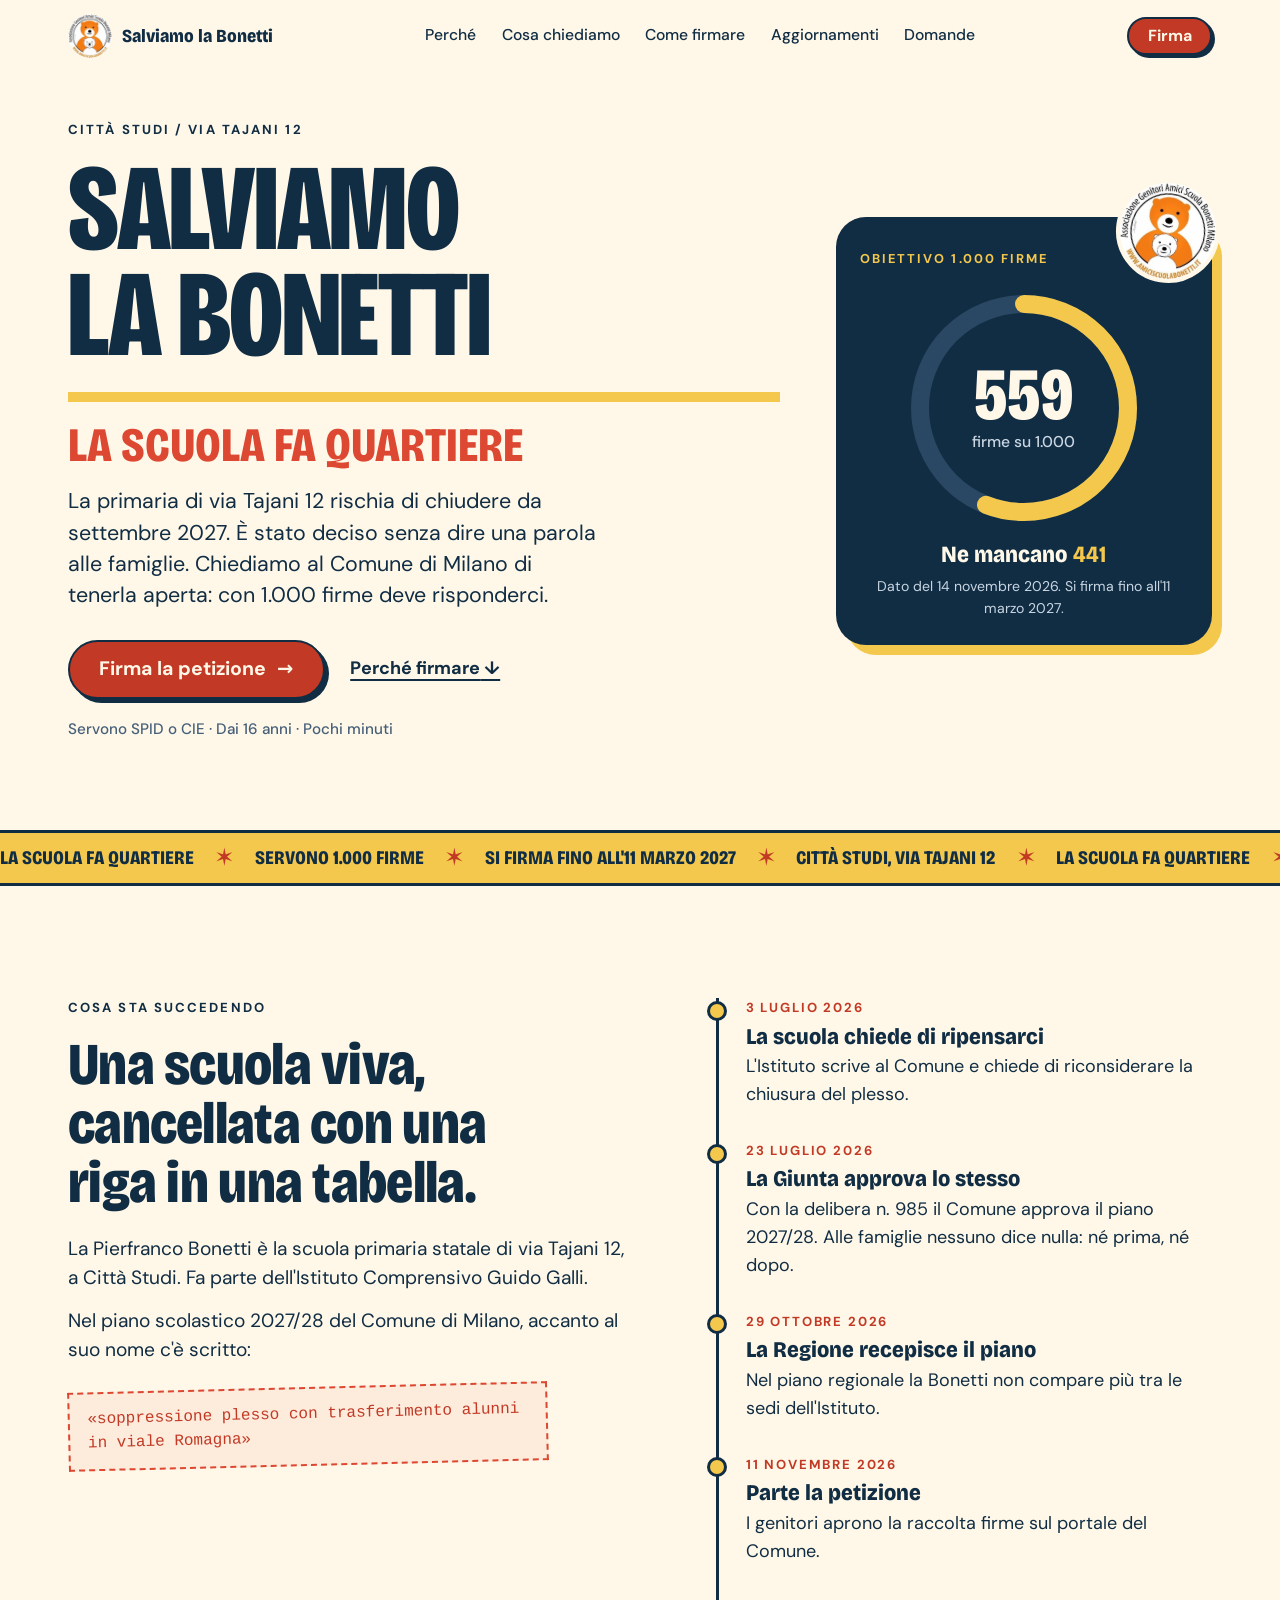
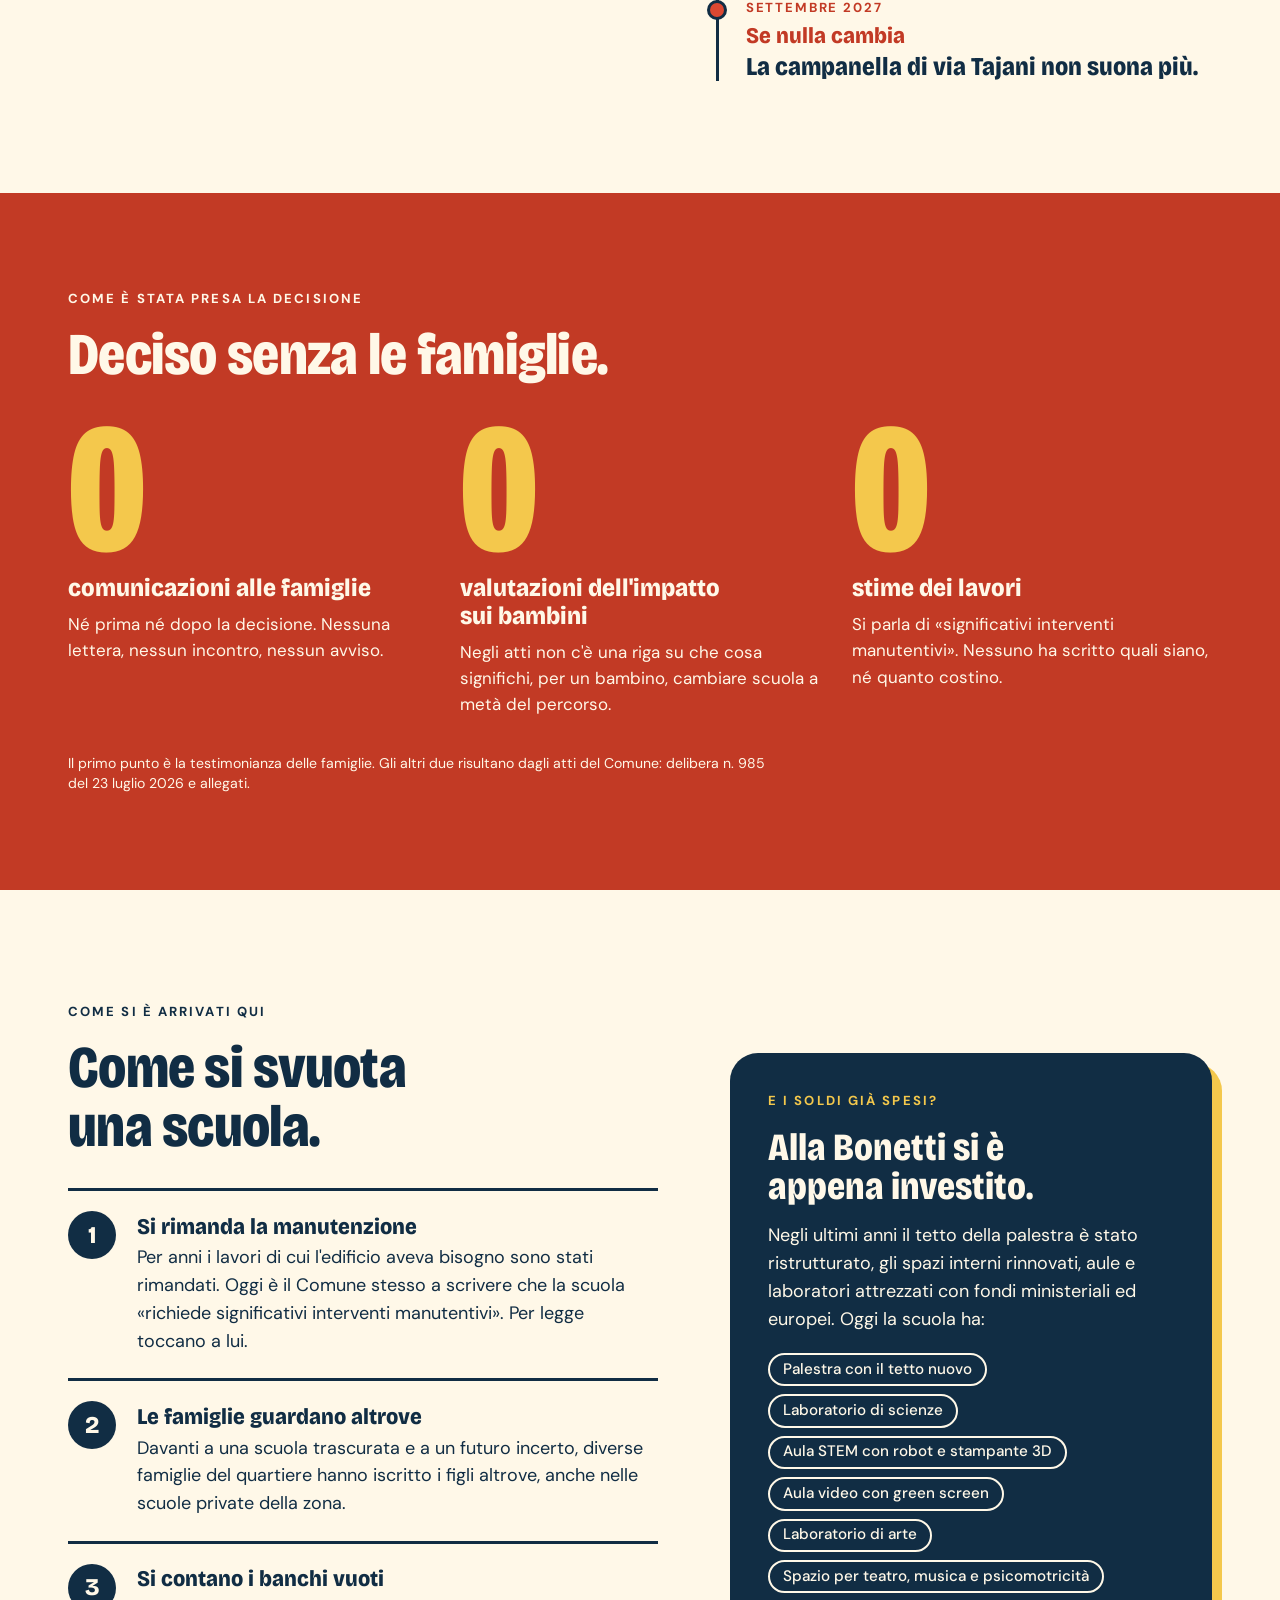
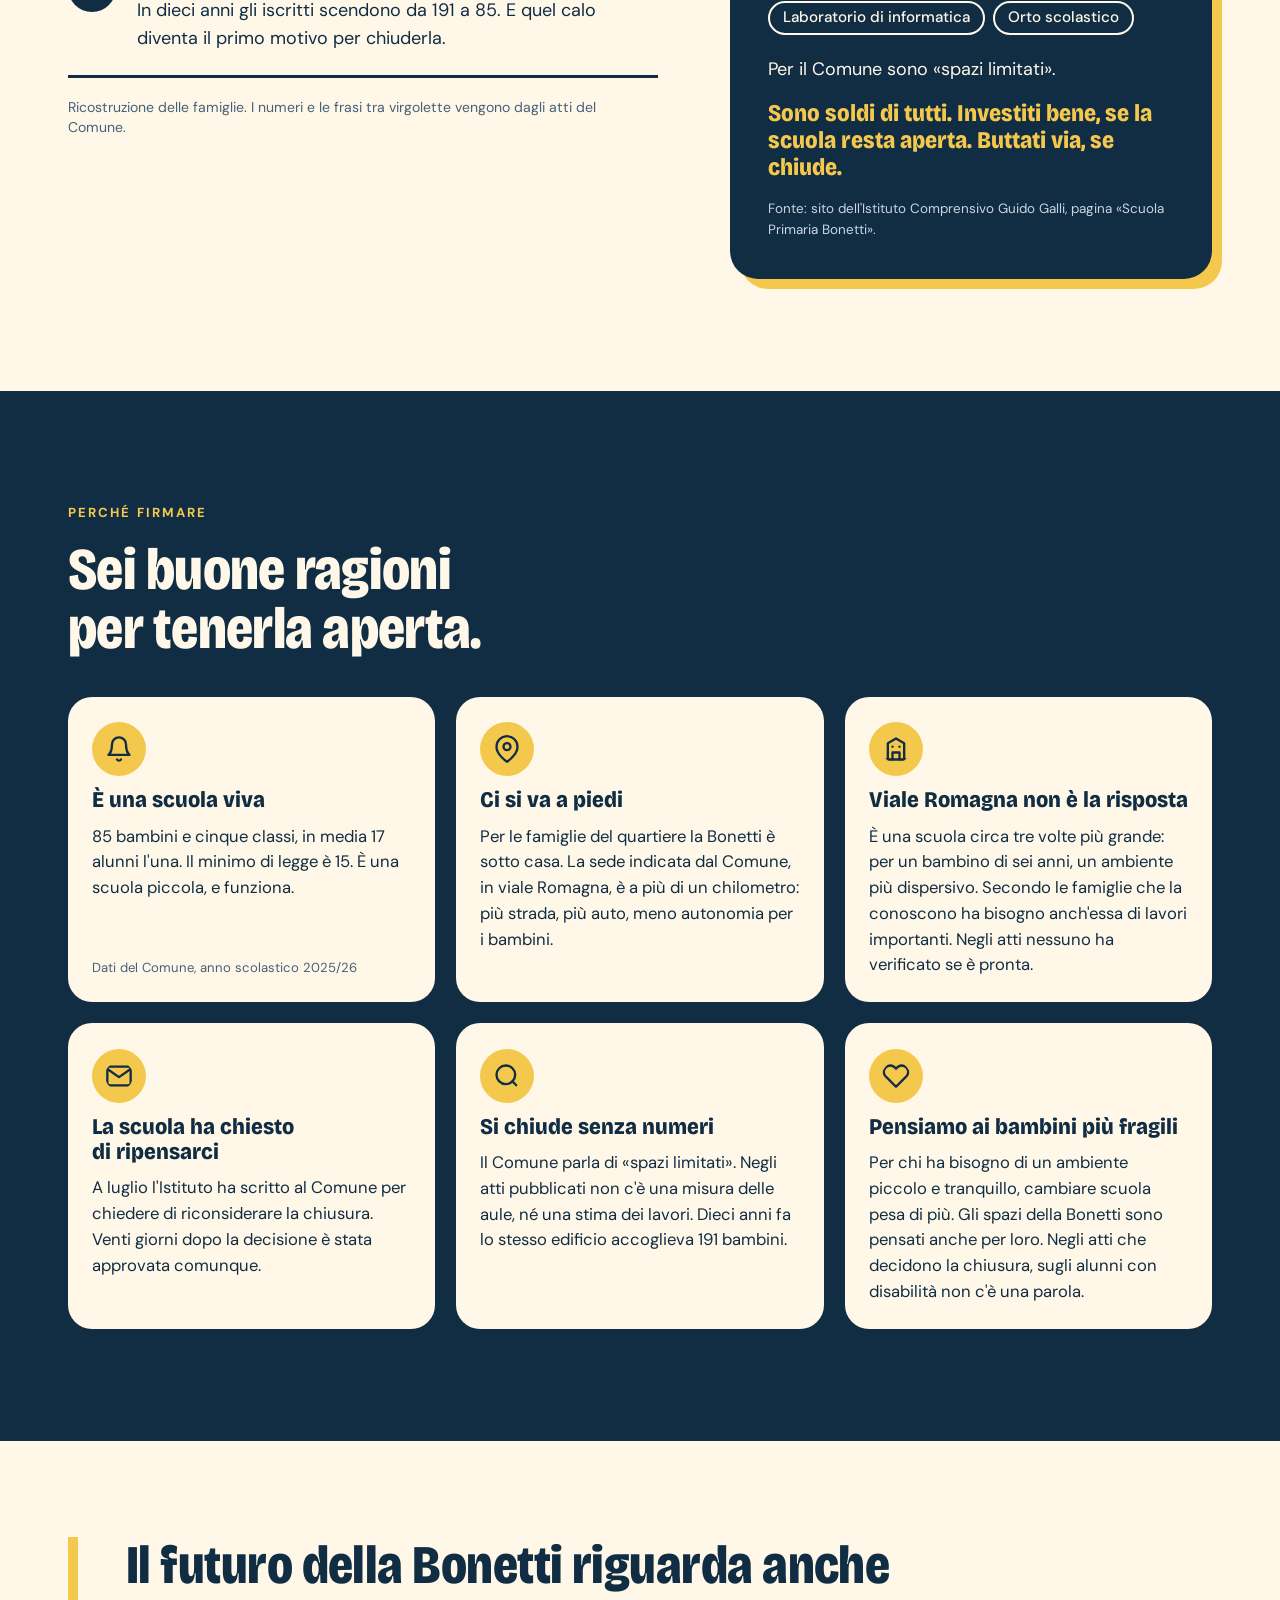
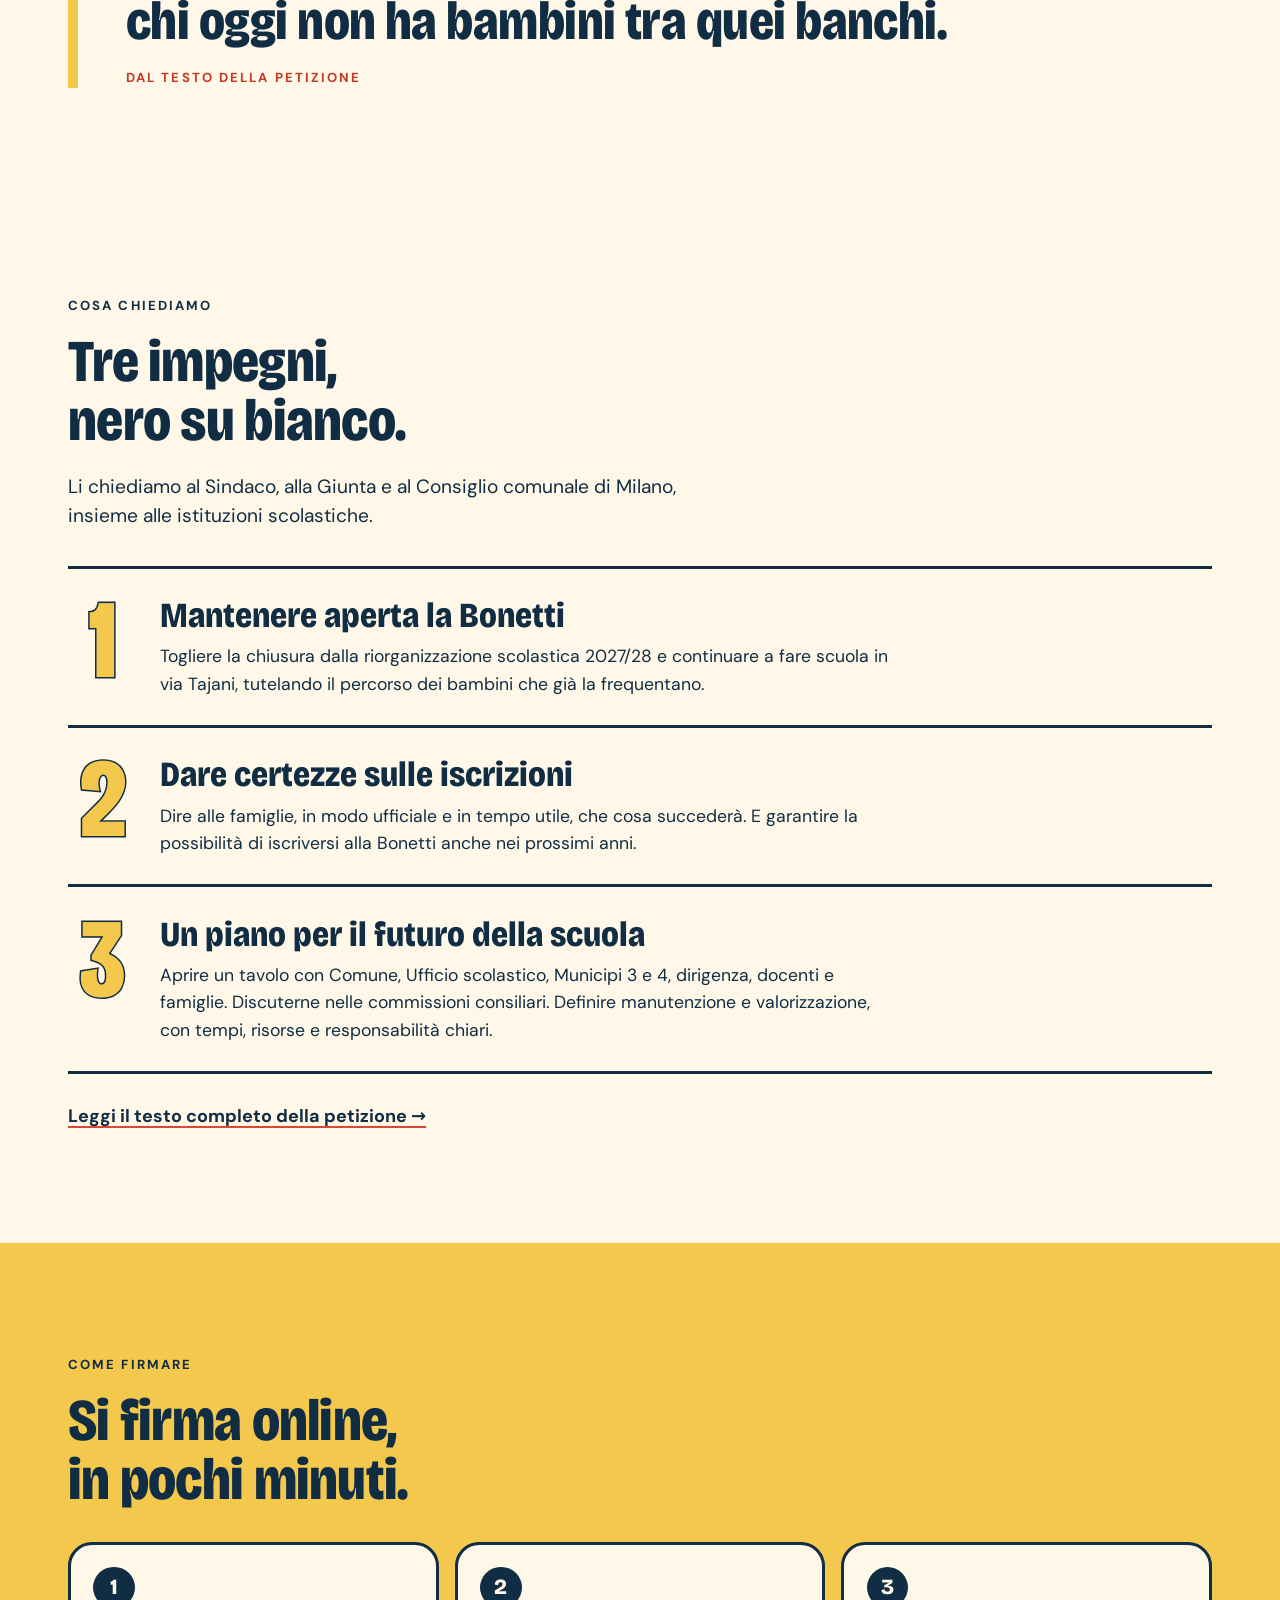
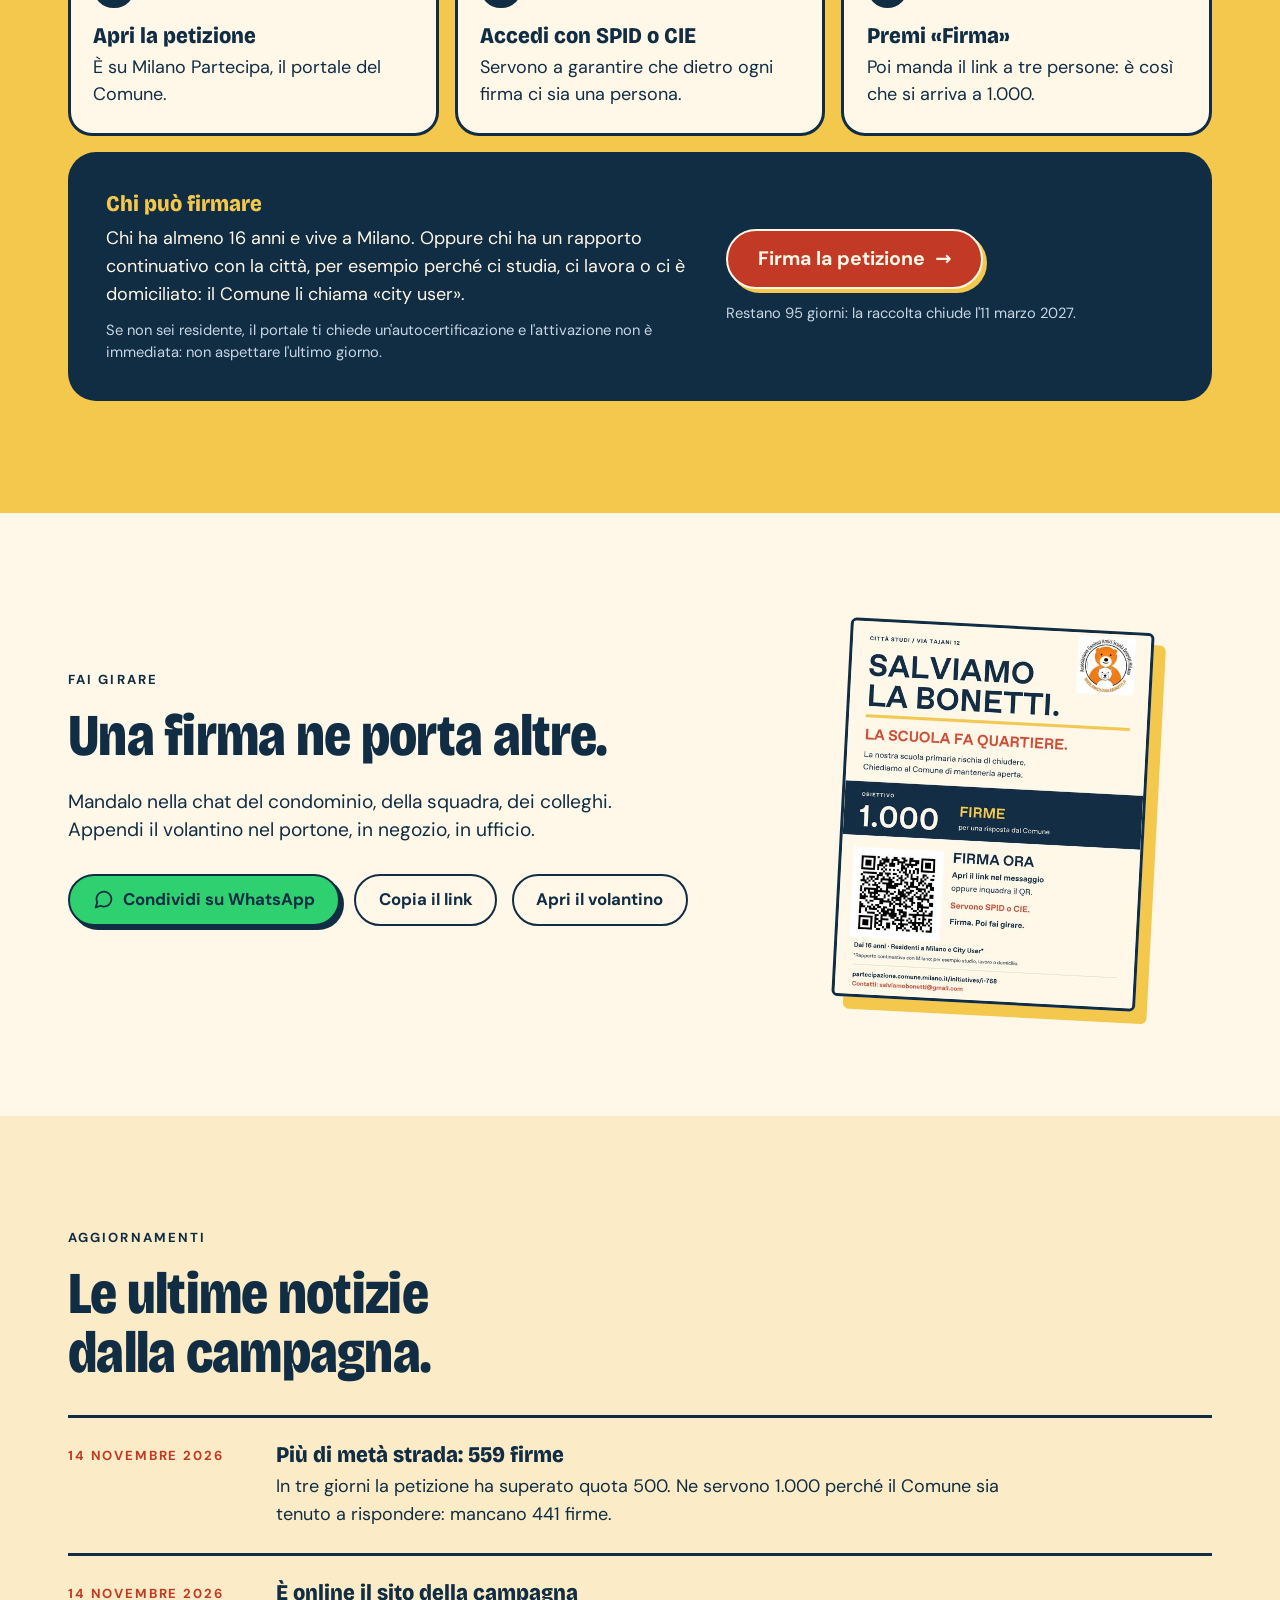
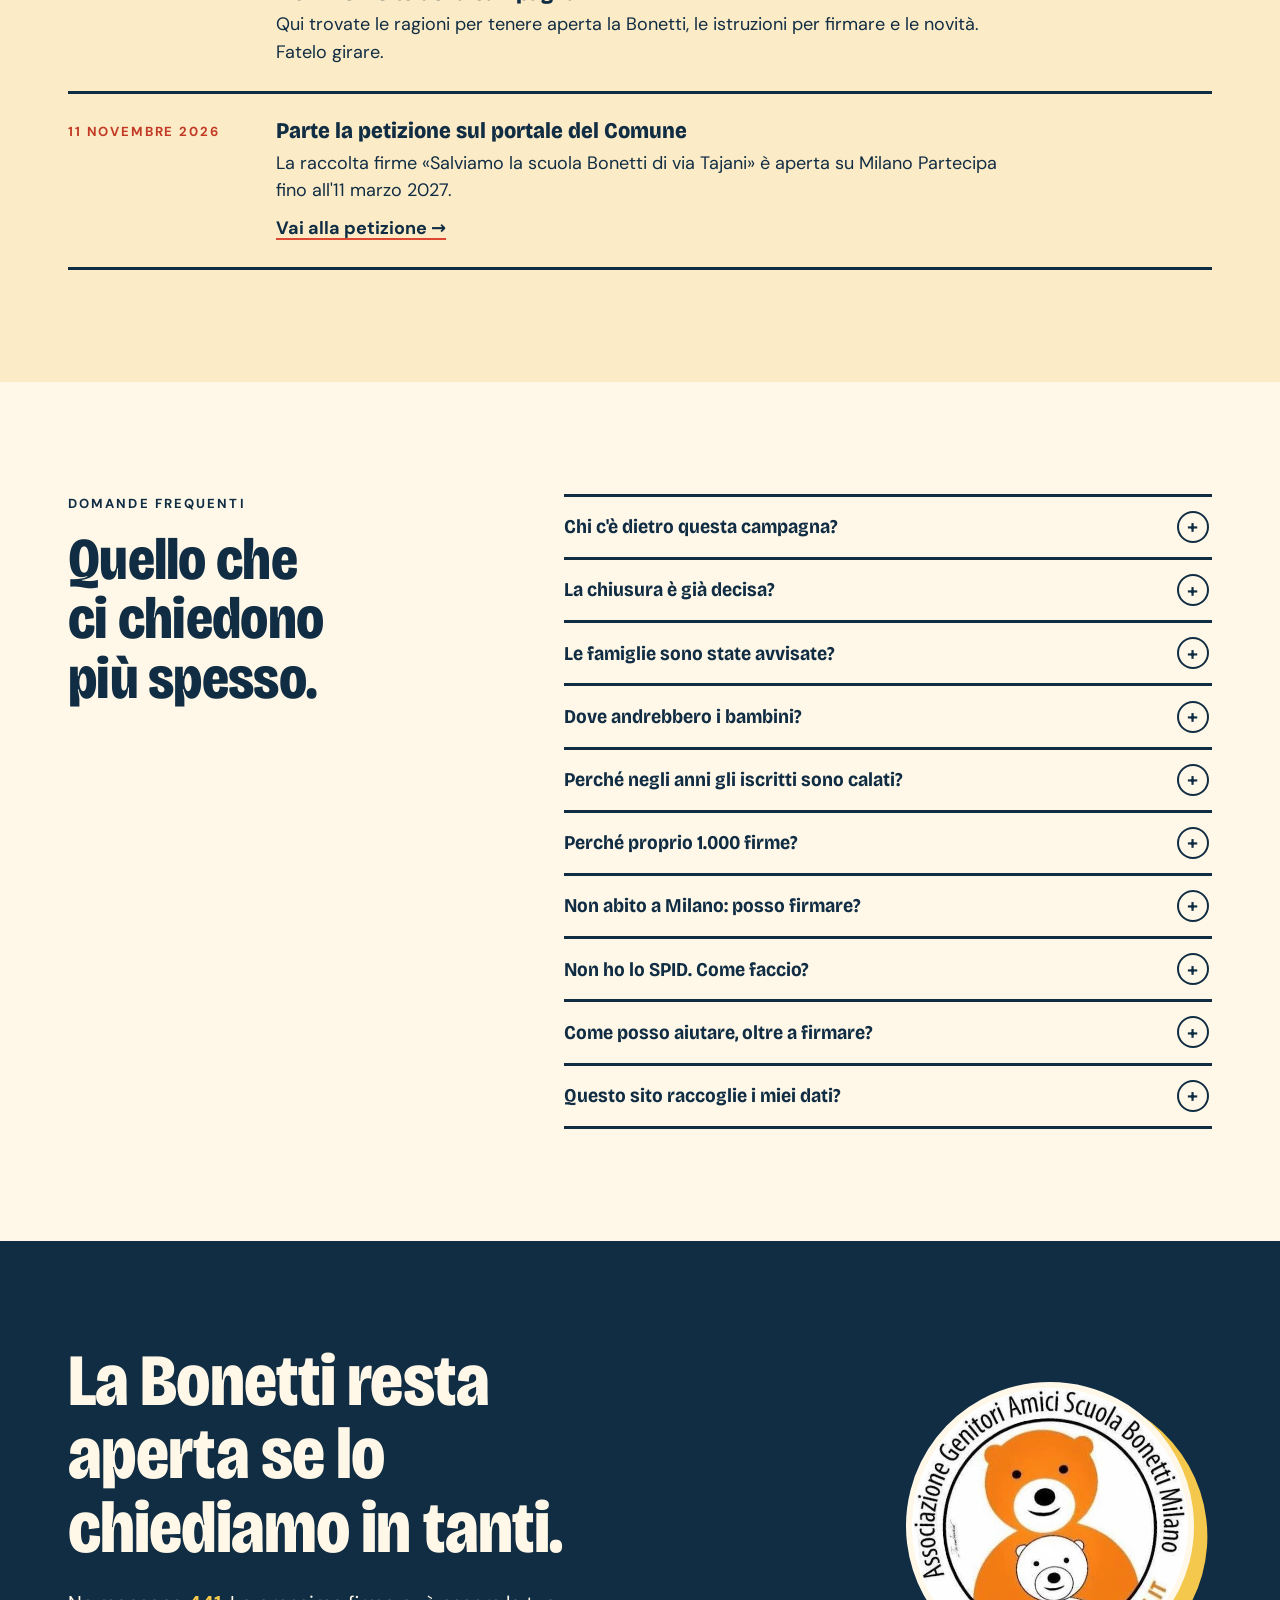
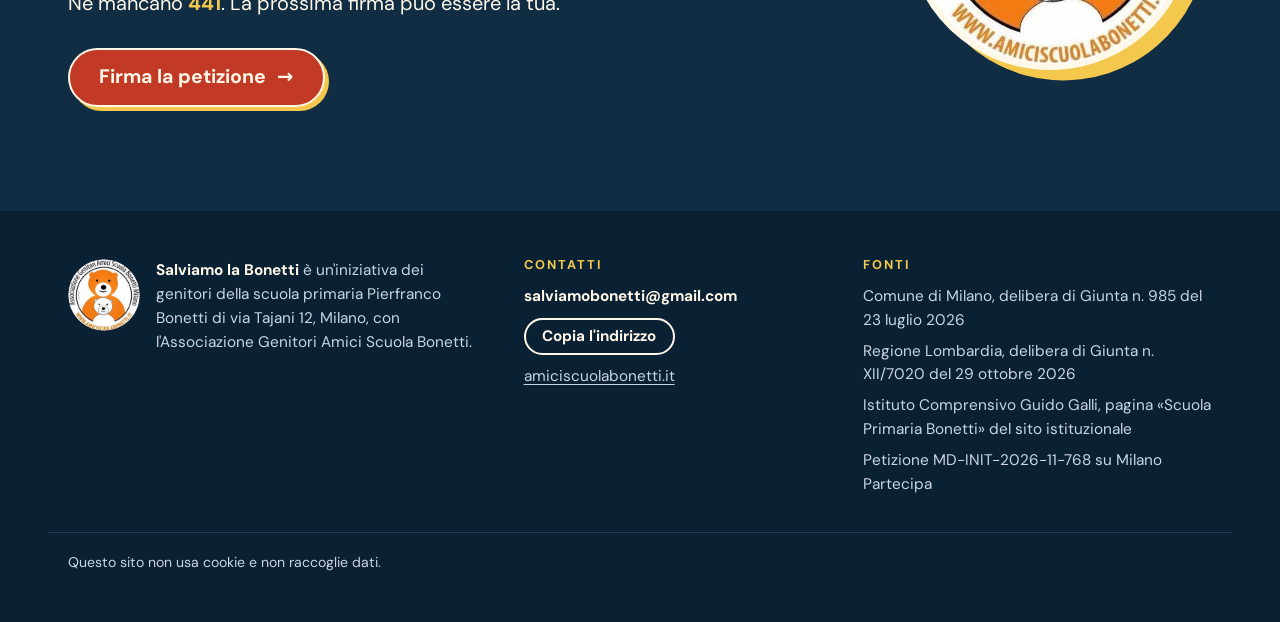
==== commit d0d9116c: "Sito Bonetti: titoli senza punto e due nuove sezioni Aggiunge 'Deciso senza le famiglie' e 'Come si " ====
--- a/salviamobonetti/index.html
+++ b/salviamobonetti/index.html
@@ -10,7 +10,7 @@
 <meta property="og:type" content="website">
 <meta property="og:locale" content="it_IT">
 <meta property="og:site_name" content="Salviamo la Bonetti">
-<meta property="og:title" content="Salviamo la Bonetti. La scuola fa quartiere.">
+<meta property="og:title" content="Salviamo la Bonetti – La scuola fa quartiere">
 <meta property="og:description" content="La primaria di via Tajani 12 rischia di chiudere da settembre 2027. Servono 1.000 firme perché il Comune di Milano risponda. Firma anche tu.">
 <meta property="og:url" content="https://cimmarrus89-hub.github.io/TESTADDIZIONALI/salviamobonetti/">
 <meta property="og:image" content="https://cimmarrus89-hub.github.io/TESTADDIZIONALI/salviamobonetti/assets/img/og.jpg">
@@ -62,10 +62,10 @@
   <div class="wrap hero__grid">
     <div class="hero__text">
       <p class="eyebrow">Città Studi / Via Tajani 12</p>
-      <h1>Salviamo<br>la Bonetti.</h1>
+      <h1>Salviamo<br>la Bonetti</h1>
       <div class="rule" aria-hidden="true"></div>
-      <p class="hero__claim">La scuola fa quartiere.</p>
-      <p class="hero__lead">La primaria di via Tajani 12 rischia di chiudere da settembre 2027. Chiediamo al Comune di Milano di tenerla aperta. Con 1.000 firme deve risponderci.</p>
+      <p class="hero__claim">La scuola fa quartiere</p>
+      <p class="hero__lead">La primaria di via Tajani 12 rischia di chiudere da settembre 2027. È stato deciso senza dire una parola alle famiglie. Chiediamo al Comune di Milano di tenerla aperta: con 1.000 firme deve risponderci.</p>
       <div class="hero__cta">
         <a class="btn btn--big" href="https://partecipazione.comune.milano.it/initiatives/i-768" target="_blank" rel="noopener">Firma la petizione <span aria-hidden="true">→</span></a>
         <a class="link-down" href="#perche">Perché firmare</a>
@@ -120,7 +120,7 @@
       <li>
         <time datetime="2026-07-23">23 luglio 2026</time>
         <h3>La Giunta approva lo stesso</h3>
-        <p>Con la delibera n. 985 il Comune approva il piano 2027/28. Alle famiglie nessuno chiede nulla.</p>
+        <p>Con la delibera n. 985 il Comune approva il piano 2027/28. Alle famiglie nessuno dice nulla: né prima, né dopo.</p>
       </li>
       <li>
         <time datetime="2026-10-29">29 ottobre 2026</time>
@@ -141,6 +141,76 @@
   </div>
 </section>
 
+<!-- ============ DECISO SENZA LE FAMIGLIE ============ -->
+<section class="zeros" id="senza-famiglie">
+  <div class="wrap">
+    <p class="eyebrow">Come è stata presa la decisione</p>
+    <h2>Deciso senza le famiglie.</h2>
+    <ul class="zeros__grid">
+      <li>
+        <strong class="zero" aria-hidden="true">0</strong>
+        <h3><span class="sr">Zero </span>comunicazioni alle famiglie</h3>
+        <p>Né prima né dopo la decisione. Nessuna lettera, nessun incontro, nessun avviso.</p>
+      </li>
+      <li>
+        <strong class="zero" aria-hidden="true">0</strong>
+        <h3><span class="sr">Zero </span>valutazioni dell'impatto sui bambini</h3>
+        <p>Negli atti non c'è una riga su che cosa significhi, per un bambino, cambiare scuola a metà del percorso.</p>
+      </li>
+      <li>
+        <strong class="zero" aria-hidden="true">0</strong>
+        <h3><span class="sr">Zero </span>stime dei lavori</h3>
+        <p>Si parla di «significativi interventi manutentivi». Nessuno ha scritto quali siano, né quanto costino.</p>
+      </li>
+    </ul>
+    <p class="note">Il primo punto è la testimonianza delle famiglie. Gli altri due risultano dagli atti del Comune: delibera n. 985 del 23 luglio 2026 e allegati.</p>
+  </div>
+</section>
+
+<!-- ============ COME SI SVUOTA UNA SCUOLA ============ -->
+<section class="band" id="come-si-arriva">
+  <div class="wrap cause">
+    <div>
+      <p class="eyebrow">Come si è arrivati qui</p>
+      <h2>Come si svuota una scuola.</h2>
+      <ol class="story">
+        <li>
+          <h3>Si rimanda la manutenzione</h3>
+          <p>Per anni i lavori di cui l'edificio aveva bisogno sono stati rimandati. Oggi è il Comune stesso a scrivere che la scuola «richiede significativi interventi manutentivi». Per legge toccano a lui.</p>
+        </li>
+        <li>
+          <h3>Le famiglie guardano altrove</h3>
+          <p>Davanti a una scuola trascurata e a un futuro incerto, diverse famiglie del quartiere hanno iscritto i figli altrove, anche nelle scuole private della zona.</p>
+        </li>
+        <li>
+          <h3>Si contano i banchi vuoti</h3>
+          <p>In dieci anni gli iscritti scendono da 191 a 85. E quel calo diventa il primo motivo per chiuderla.</p>
+        </li>
+      </ol>
+      <p class="note note--ink">Ricostruzione delle famiglie. I numeri e le frasi tra virgolette vengono dagli atti del Comune.</p>
+    </div>
+
+    <aside class="spent">
+      <p class="eyebrow">E i soldi già spesi?</p>
+      <h3>Alla Bonetti si è appena investito.</h3>
+      <p>Negli ultimi anni il tetto della palestra è stato ristrutturato, gli spazi interni rinnovati, aule e laboratori attrezzati con fondi ministeriali ed europei. Oggi la scuola ha:</p>
+      <ul class="chips">
+        <li>Palestra con il tetto nuovo</li>
+        <li>Laboratorio di scienze</li>
+        <li>Aula STEM con robot e stampante 3D</li>
+        <li>Aula video con green screen</li>
+        <li>Laboratorio di arte</li>
+        <li>Spazio per teatro, musica e psicomotricità</li>
+        <li>Laboratorio di informatica</li>
+        <li>Orto scolastico</li>
+      </ul>
+      <p>Per il Comune sono «spazi limitati».</p>
+      <p class="spent__kick">Sono soldi di tutti. Investiti bene, se la scuola resta aperta. Buttati via, se chiude.</p>
+      <small>Fonte: sito dell'Istituto Comprensivo Guido Galli, pagina «Scuola Primaria Bonetti».</small>
+    </aside>
+  </div>
+</section>
+
 <!-- ============ PERCHÉ ============ -->
 <section class="band band--navy" id="perche">
   <div class="wrap">
@@ -160,6 +230,11 @@
         <p>Per le famiglie del quartiere la Bonetti è sotto casa. La sede indicata dal Comune, in viale Romagna, è a più di un chilometro: più strada, più auto, meno autonomia per i bambini.</p>
       </li>
       <li>
+        <svg class="ico" viewBox="0 0 24 24" aria-hidden="true"><path d="M3 21h18"/><path d="M5 21V7l7-4 7 4v14"/><path d="M9 21v-6h6v6"/><path d="M9 10h.01M15 10h.01"/></svg>
+        <h3>Viale Romagna non è la risposta</h3>
+        <p>È una scuola circa tre volte più grande: per un bambino di sei anni, un ambiente più dispersivo. Secondo le famiglie che la conoscono ha bisogno anch'essa di lavori importanti. Negli atti nessuno ha verificato se è pronta.</p>
+      </li>
+      <li>
         <svg class="ico" viewBox="0 0 24 24" aria-hidden="true"><path d="M4 4h16c1.1 0 2 .9 2 2v12c0 1.1-.9 2-2 2H4c-1.1 0-2-.9-2-2V6c0-1.1.9-2 2-2z"/><polyline points="22,6 12,13 2,6"/></svg>
         <h3>La scuola ha chiesto di ripensarci</h3>
         <p>A luglio l'Istituto ha scritto al Comune per chiedere di riconsiderare la chiusura. Venti giorni dopo la decisione è stata approvata comunque.</p>
@@ -167,17 +242,12 @@
       <li>
         <svg class="ico" viewBox="0 0 24 24" aria-hidden="true"><circle cx="11" cy="11" r="8"/><line x1="21" y1="21" x2="16.65" y2="16.65"/></svg>
         <h3>Si chiude senza numeri</h3>
-        <p>Il Comune parla di «spazi limitati» e di «interventi manutentivi». Negli atti pubblicati non ci sono né una stima dei lavori né una misura delle aule. Dieci anni fa lo stesso edificio accoglieva 191 bambini.</p>
-      </li>
-      <li>
-        <svg class="ico" viewBox="0 0 24 24" aria-hidden="true"><path d="M14.7 6.3a1 1 0 0 0 0 1.4l1.6 1.6a1 1 0 0 0 1.4 0l3.77-3.77a6 6 0 0 1-7.94 7.94l-6.91 6.91a2.12 2.12 0 0 1-3-3l6.91-6.91a6 6 0 0 1 7.94-7.94l-3.76 3.76z"/></svg>
-        <h3>La manutenzione è un dovere</h3>
-        <p>L'edificio è del Comune, e la legge gli affida la manutenzione delle scuole primarie. Se ci sono lavori da fare, vanno fatti.</p>
+        <p>Il Comune parla di «spazi limitati». Negli atti pubblicati non c'è una misura delle aule, né una stima dei lavori. Dieci anni fa lo stesso edificio accoglieva 191 bambini.</p>
       </li>
       <li>
         <svg class="ico" viewBox="0 0 24 24" aria-hidden="true"><path d="M20.84 4.61a5.5 5.5 0 0 0-7.78 0L12 5.67l-1.06-1.06a5.5 5.5 0 0 0-7.78 7.78l1.06 1.06L12 21.23l7.78-7.78 1.06-1.06a5.5 5.5 0 0 0 0-7.78z"/></svg>
         <h3>Pensiamo ai bambini più fragili</h3>
-        <p>Per chi ha bisogno di un ambiente piccolo e tranquillo, cambiare scuola pesa di più. Negli atti che decidono la chiusura non c'è una parola sugli alunni con disabilità.</p>
+        <p>Per chi ha bisogno di un ambiente piccolo e tranquillo, cambiare scuola pesa di più. Gli spazi della Bonetti sono pensati anche per loro. Negli atti che decidono la chiusura, sugli alunni con disabilità non c'è una parola.</p>
       </li>
     </ul>
   </div>
@@ -189,15 +259,6 @@
       <p>Il futuro della Bonetti riguarda anche chi oggi non ha bambini tra quei banchi.</p>
       <footer>Dal testo della petizione</footer>
     </blockquote>
-  </div>
-</section>
-
-<section class="figures" aria-label="La campagna in numeri">
-  <div class="wrap figures__grid">
-    <div><strong>85</strong><span>bambini</span></div>
-    <div><strong>5</strong><span>classi</span></div>
-    <div><strong>1.000</strong><span>firme per avere una risposta</span></div>
-    <div><strong class="js-giorni">11.03</strong><span class="js-giorni-testo">ultimo giorno per firmare, nel 2027</span></div>
   </div>
 </section>
 
@@ -264,7 +325,7 @@
       </div>
       <div class="signbox__cta">
         <a class="btn btn--big" href="https://partecipazione.comune.milano.it/initiatives/i-768" target="_blank" rel="noopener">Firma la petizione <span aria-hidden="true">→</span></a>
-        <p class="fine">La raccolta è aperta fino all'11 marzo 2027.</p>
+        <p class="fine js-giorni-frase">La raccolta è aperta fino all'11 marzo 2027.</p>
       </div>
     </div>
   </div>
@@ -351,8 +412,16 @@
         <p>Il piano che la prevede è stato approvato dal Comune a luglio 2026 e dalla Regione a ottobre. La scuola però è aperta, e lo resta per tutto l'anno scolastico 2026/27. Un piano si può modificare: per questo firmiamo adesso.</p>
       </details>
       <details>
+        <summary>Le famiglie sono state avvisate?</summary>
+        <p>No. Non abbiamo ricevuto alcuna comunicazione, né prima né dopo la decisione. Anche per questo chiediamo informazioni ufficiali e certezze prima delle prossime iscrizioni.</p>
+      </details>
+      <details>
         <summary>Dove andrebbero i bambini?</summary>
-        <p>Il piano prevede il trasferimento nella primaria di viale Romagna 16/18, che fa parte dello stesso Istituto. Da via Tajani è a più di un chilometro.</p>
+        <p>Il piano prevede il trasferimento nella primaria di viale Romagna 16/18, che fa parte dello stesso Istituto. Da via Tajani è a più di un chilometro, ed è una scuola circa tre volte più grande.</p>
+      </details>
+      <details>
+        <summary>Perché negli anni gli iscritti sono calati?</summary>
+        <p>Per anni la scuola non ha ricevuto la manutenzione di cui aveva bisogno e sul suo futuro non c'erano certezze: diverse famiglie hanno scelto altre scuole, anche private. Negli ultimi anni però si è tornati a investire, con la palestra, gli spazi interni e i laboratori. Chiuderla adesso vorrebbe dire sprecare quel lavoro.</p>
       </details>
       <details>
         <summary>Perché proprio 1.000 firme?</summary>
@@ -410,6 +479,7 @@
       <ul>
         <li>Comune di Milano, delibera di Giunta n. 985 del 23 luglio 2026</li>
         <li>Regione Lombardia, delibera di Giunta n. XII/7020 del 29 ottobre 2026</li>
+        <li>Istituto Comprensivo Guido Galli, pagina «Scuola Primaria Bonetti» del sito istituzionale</li>
         <li>Petizione MD-INIT-2026-11-768 su Milano Partecipa</li>
       </ul>
     </div>
--- a/salviamobonetti/assets/css/style.css
+++ b/salviamobonetti/assets/css/style.css
@@ -264,6 +264,53 @@
 .timeline__end h3 { color: var(--coral-deep); }
 .timeline__end p { font-family: var(--display); font-weight: 800; font-stretch: 85%; font-size: 1.6rem; line-height: 1.1; }
 
+/* deciso senza le famiglie */
+.sr { position: absolute; width: 1px; height: 1px; overflow: hidden; clip-path: inset(50%); white-space: nowrap; }
+.note { margin-top: 2.2rem; font-size: .88rem; line-height: 1.45; max-width: 44rem; }
+.note--ink { color: var(--muted); margin-top: 1.2rem; }
+.zeros { background: var(--coral-deep); color: var(--cream); padding-block: clamp(3.4rem, 8vw, 6rem); --focus: var(--cream); }
+.zeros h2 { max-width: none; }
+.zeros__grid { display: grid; gap: 2.4rem; margin-top: 2.2rem; }
+.zeros__grid li { min-width: 0; }
+.zero {
+  display: block;
+  font-family: var(--display); font-weight: 800; font-stretch: 75%;
+  font-size: clamp(7rem, 30vw, 11.5rem); line-height: .76;
+  color: var(--yellow);
+  margin-bottom: 1rem;
+}
+.zeros h3 { font-size: 1.55rem; margin-bottom: .5rem; }
+.zeros li p { font-size: 1.06rem; max-width: 24rem; }
+
+/* come si svuota una scuola */
+.cause { display: grid; gap: 3rem; align-items: start; }
+.cause > * { min-width: 0; }
+.story { counter-reset: tappa; margin-top: 2rem; border-bottom: 3px solid var(--navy); }
+.story li { counter-increment: tappa; position: relative; padding: 1.4rem 0 1.4rem 4.3rem; border-top: 3px solid var(--navy); }
+.story li::before {
+  content: counter(tappa);
+  position: absolute; left: 0; top: 1.25rem;
+  width: 3rem; height: 3rem; border-radius: 50%;
+  display: grid; place-content: center;
+  background: var(--navy); color: var(--cream);
+  font-family: var(--display); font-weight: 800; font-size: 1.5rem;
+}
+.story h3 { margin-bottom: .35rem; }
+
+.spent {
+  background: var(--navy); color: var(--cream);
+  border-radius: 28px;
+  padding: clamp(1.6rem, 4vw, 2.4rem);
+  box-shadow: 10px 10px 0 var(--yellow);
+  --focus: var(--yellow);
+}
+.spent .eyebrow { color: var(--yellow); }
+.spent h3 { font-size: clamp(1.8rem, 5.4vw, 2.4rem); font-stretch: 82%; line-height: 1.02; margin-bottom: 1rem; }
+.chips { display: flex; flex-wrap: wrap; gap: .5rem; margin-block: 1.2rem 1.3rem; }
+.chips li { border: 2px solid var(--cream); border-radius: 999px; padding: .32em .85em; font-size: .95rem; font-weight: 500; line-height: 1.3; }
+.spent__kick { margin-top: 1rem; font-family: var(--display); font-weight: 800; font-stretch: 86%; font-size: 1.5rem; line-height: 1.14; color: var(--yellow); }
+.spent small { display: block; margin-top: 1.1rem; font-size: .84rem; color: var(--on-navy-soft); }
+
 /* ragioni */
 .reasons { display: grid; gap: 1.1rem; margin-top: 2.4rem; }
 .reasons li {
@@ -282,12 +329,6 @@
 .quote blockquote { position: relative; padding-left: clamp(1.4rem, 5vw, 3rem); border-left: 10px solid var(--yellow); max-width: 58rem; }
 .quote p { font-family: var(--display); font-weight: 800; font-stretch: 82%; font-size: clamp(1.9rem, 6vw, 3.4rem); line-height: 1.04; letter-spacing: -.01em; text-wrap: balance; }
 .quote footer { margin-top: 1.1rem; font-weight: 700; font-size: .82rem; letter-spacing: .16em; text-transform: uppercase; color: var(--coral-deep); }
-
-/* numeri */
-.figures { background: var(--coral-deep); color: var(--cream); padding-block: clamp(2.6rem, 6vw, 4rem); --focus: var(--cream); }
-.figures__grid { display: grid; grid-template-columns: repeat(2, minmax(0, 1fr)); gap: 2.2rem 1.4rem; }
-.figures strong { display: block; font-family: var(--display); font-weight: 800; font-stretch: 75%; font-size: clamp(3.4rem, 15vw, 6rem); line-height: .86; font-variant-numeric: tabular-nums; }
-.figures span { display: block; margin-top: .55rem; font-weight: 700; font-size: .9rem; letter-spacing: .08em; text-transform: uppercase; line-height: 1.3; max-width: 15rem; }
 
 /* richieste */
 .asks { margin-bottom: 1.8rem; }
@@ -431,9 +472,9 @@
 
 @media (min-width: 700px) {
   .reasons { grid-template-columns: repeat(2, minmax(0, 1fr)); }
+  .zeros__grid { grid-template-columns: repeat(3, minmax(0, 1fr)); gap: 2rem; }
   .steps { grid-template-columns: repeat(3, minmax(0, 1fr)); }
   .signbox { grid-template-columns: minmax(0, 1.3fr) minmax(0, 1fr); gap: 2.4rem; }
-  .figures__grid { grid-template-columns: repeat(4, minmax(0, 1fr)); }
   .news { grid-template-columns: 11rem minmax(0, 1fr); }
   .foot__grid { grid-template-columns: minmax(0, 1.4fr) minmax(0, 1fr) minmax(0, 1.2fr); gap: 3rem; }
 }
@@ -445,6 +486,8 @@
   h1 { font-size: clamp(5.4rem, 9.6vw, 8.4rem); }
   .meter { justify-self: end; }
   .split { grid-template-columns: minmax(0, 1.05fr) minmax(0, .95fr); gap: 5rem; }
+  .cause { grid-template-columns: minmax(0, 1.1fr) minmax(0, .9fr); gap: 4.5rem; }
+  .spent { margin-top: 3.2rem; }
   .reasons { grid-template-columns: repeat(3, minmax(0, 1fr)); gap: 1.3rem; }
   .share { grid-template-columns: minmax(0, 1.2fr) minmax(0, .8fr); }
   .faq { grid-template-columns: minmax(0, .8fr) minmax(0, 1.2fr); gap: 4rem; }
